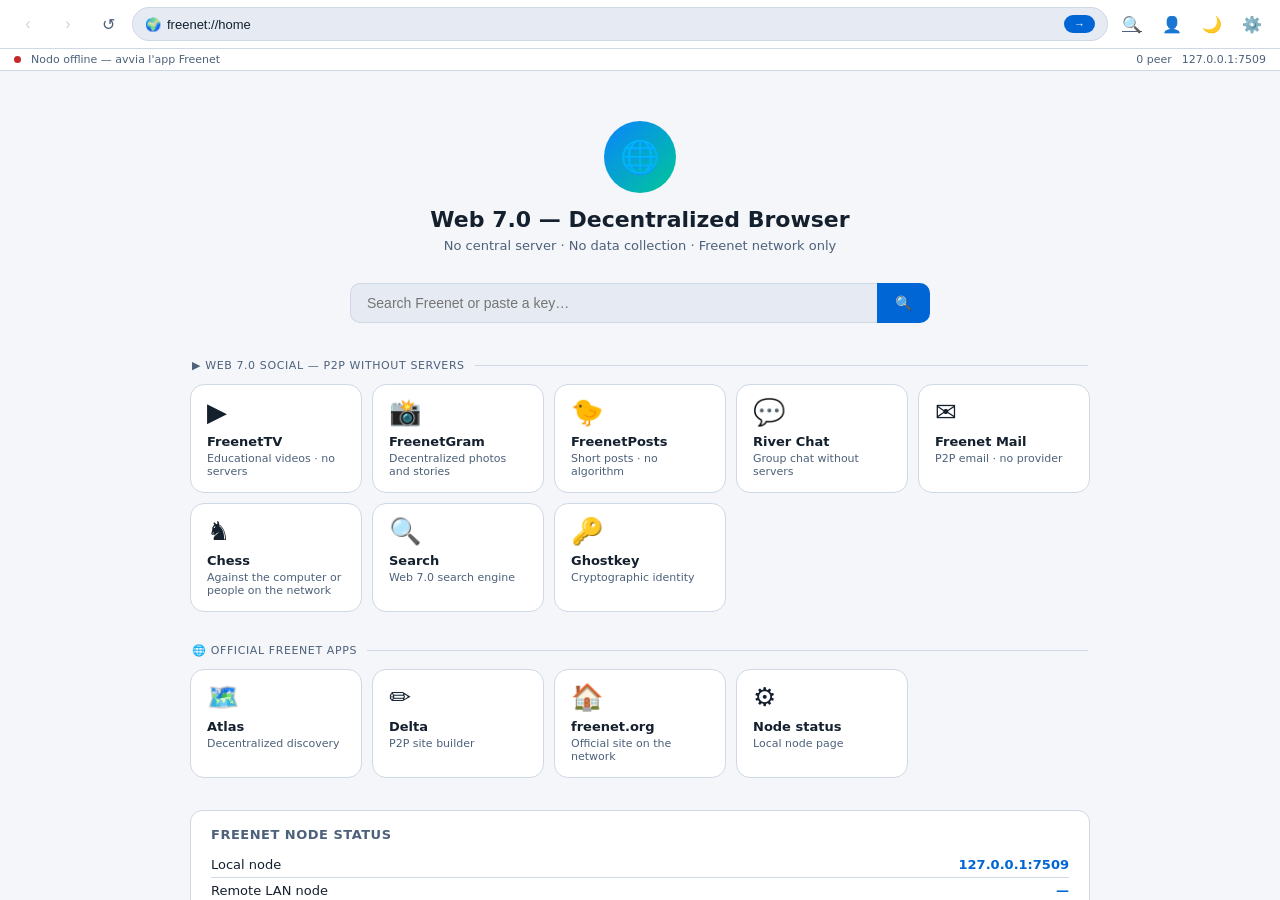
==== app/src/main/assets/index.html @ 25718edc "Tema chiaro/scuro/automatico, avviso scopo educativo Co-Authored-By: Claude Opus 5.5 <noreply@anthro" ====
<!DOCTYPE html>
<html lang="it">
<head>
<meta charset="UTF-8">
<meta name="viewport" content="width=device-width, initial-scale=1.0">
<title>Web 7.0</title>
<link rel="stylesheet" href="fn-theme.css">
<script src="fn-api.js"></script>
<script src="fn-ws.js"></script>
<script src="fn-net.js"></script>
<style>
:root {
  --bg:     #0d1b2a;
  --bg2:    #112240;
  --bg3:    #1a3358;
  --accent: #0a84ff;
  --green:  #00c896;
  --danger: #ff453a;
  --warn:   #ff9f0a;
  --text:   #e8edf4;
  --text2:  #8fa8c8;
  --border: #1e3a5f;
  --r:      10px;
}

:root[data-theme="light"] {
  --bg: #f4f6fa; --bg2: #ffffff; --bg3: #e6ebf3; --accent: #0066d6; --red: #c62828; --green: #00876a;
  --warn: #b86e00; --danger: #c62828; --text: #14202e; --text2: #4d617a; --border: #cfd8e5;
}
* { box-sizing: border-box; margin: 0; padding: 0; }
html, body { height: 100%; overflow: hidden; }
body { background: var(--bg); color: var(--text); font-family: 'Segoe UI', system-ui, sans-serif; display: flex; flex-direction: column; }

/* ── TOPBAR ── */

.topbar {
  display: flex; align-items: center; gap: 8px;
  padding: 7px 12px; background: var(--bg2);
  border-bottom: 1px solid var(--border); flex-shrink: 0; z-index: 50;
}
.nav-btn {
  width: 32px; height: 32px; border-radius: 50%;
  background: none; border: none; color: var(--text2);
  font-size: 16px; cursor: pointer; flex-shrink: 0;
  display: flex; align-items: center; justify-content: center;
  transition: background .15s, color .15s;
}
.nav-btn:hover:not(:disabled) { background: var(--bg3); color: var(--text); }
.nav-btn:disabled { opacity: .28; cursor: default; }

.addr-wrap {
  flex: 1; min-width: 0; display: flex; align-items: center; gap: 6px;
  background: var(--bg3); border: 1px solid var(--border);
  border-radius: 20px; padding: 0 12px; height: 34px; transition: border .2s, box-shadow .2s;
}
.addr-wrap:focus-within { border-color: var(--accent); box-shadow: 0 0 0 3px rgba(10,132,255,.15); }
.addr-lock { font-size: 13px; flex-shrink: 0; }
#addr { flex: 1; min-width: 0; background: transparent; border: none; outline: none; color: var(--text); font-size: 13px; cursor: pointer; }
#addr:focus { cursor: text; }
.addr-go { background: var(--accent); border: none; color: #fff; padding: 3px 10px; border-radius: 12px; font-size: 11px; font-weight: 700; cursor: pointer; }

.topbar-right { display: flex; align-items: center; gap: 8px; flex-shrink: 0; position: relative; }
.btn-accedi { padding: 6px 16px; border-radius: 8px; background: var(--accent); border: none; color: #fff; font-size: 12px; font-weight: 700; cursor: pointer; }
.btn-accedi:hover { opacity: .85; }
.avatar-btn { width: 30px; height: 30px; border-radius: 50%; background: linear-gradient(135deg,var(--accent),var(--green)); border: none; color: #fff; font-weight: 700; font-size: 12px; cursor: pointer; display: none; align-items: center; justify-content: center; }

/* user menu */
.user-menu { position: absolute; top: 38px; right: 0; background: var(--bg2); border: 1px solid var(--border); border-radius: var(--r); padding: 6px 0; min-width: 200px; box-shadow: 0 8px 24px #0005; display: none; z-index: 200; }
.user-menu.open { display: block; }
.um-head { padding: 10px 14px; border-bottom: 1px solid var(--border); }
.um-name { font-weight: 700; font-size: 14px; }
.um-sub  { font-size: 11px; color: var(--text2); }
.um-item { padding: 9px 14px; font-size: 13px; cursor: pointer; }
.um-item:hover { background: var(--bg3); }
.um-sep  { height: 1px; background: var(--border); margin: 4px 0; }
.um-danger { color: var(--danger); }

/* ── NODE STATUS ── */
.node-bar {
  display: flex; align-items: center; gap: 10px; padding: 4px 14px;
  background: var(--bg2); border-bottom: 1px solid var(--border);
  font-size: 11px; color: var(--text2); flex-shrink: 0;
}
.node-dot { width: 7px; height: 7px; border-radius: 50%; background: #555; flex-shrink: 0; }
.node-dot.on  { background: var(--green); box-shadow: 0 0 6px var(--green); }
.node-dot.off { background: var(--danger); }
.node-bar-right { margin-left: auto; display: flex; gap: 10px; }

/* ── BROWSER FRAME ── */
.browser-area { flex: 1; position: relative; overflow: hidden; }
#fn-frame {
  position: absolute; inset: 0; width: 100%; height: 100%;
  border: none; background: var(--bg);
}
.home-overlay {
  position: absolute; inset: 0; background: var(--bg);
  display: flex; flex-direction: column; align-items: center;
  padding: 50px 20px 30px; overflow-y: auto;
}
.fn-logo { width: 72px; height: 72px; border-radius: 50%; background: linear-gradient(135deg,#0a84ff,#00c896); display: flex; align-items: center; justify-content: center; font-size: 32px; margin-bottom: 14px; }
.fn-title { font-size: 22px; font-weight: 700; margin-bottom: 6px; }
.fn-sub   { font-size: 13px; color: var(--text2); margin-bottom: 30px; text-align: center; }
.search-box { display: flex; width: 100%; max-width: 520px; margin-bottom: 36px; }
.search-box input { flex:1; padding: 11px 16px; border-radius: var(--r) 0 0 var(--r); background: var(--bg3); border: 1px solid var(--border); border-right: none; color: var(--text); font-size: 14px; outline: none; }
.search-box input:focus { border-color: var(--accent); }
.search-box button { padding: 11px 18px; background: var(--accent); border: none; border-radius: 0 var(--r) var(--r) 0; color: #fff; font-size: 14px; cursor: pointer; font-weight: 700; }
/* grid 3 colonne su PC, 2 su tablet, 1 su mobile */
.ql-grid { display: grid; grid-template-columns: repeat(auto-fill, minmax(160px,1fr)); gap: 10px; width: 100%; max-width: 900px; margin-bottom: 32px; }
.ql { display: flex; flex-direction: column; align-items: flex-start; gap: 3px; padding: 14px 16px; background: var(--bg2); border: 1px solid var(--border); border-radius: 14px; cursor: pointer; transition: all .15s; text-decoration: none; color: var(--text); }
.ql:hover { border-color: var(--accent); background: var(--bg3); transform: translateY(-2px); box-shadow: 0 4px 16px rgba(10,132,255,.12); }
.ql-icon { font-size: 26px; line-height: 1; margin-bottom: 6px; }
.ql-name { font-size: 13px; font-weight: 700; }
.ql-desc { font-size: 11px; color: var(--text2); display: block; }
/* sezioni con linea separatrice */
.sec-label { font-size: 11px; color: var(--text2); letter-spacing: .6px; text-transform: uppercase; margin-bottom: 12px; display: flex; align-items: center; gap: 10px; width: 100%; max-width: 900px; padding: 0 2px; }
.sec-label::after { content: ''; flex: 1; height: 1px; background: var(--border); }
.node-info-box { background: var(--bg2); border: 1px solid var(--border); border-radius: 12px; padding: 16px 20px; width: 100%; max-width: 900px; font-size: 13px; }
.node-info-box h3 { font-size: 13px; color: var(--text2); margin-bottom: 10px; letter-spacing: .5px; text-transform: uppercase; }
.ni-row { display: flex; justify-content: space-between; padding: 5px 0; border-bottom: 1px solid var(--border); }
.ni-row:last-child { border: none; }
.ni-val { color: var(--accent); font-weight: 600; }

/* ── MODAL LOGIN/REGISTER ── */
.modal-bg { position: fixed; inset: 0; background: #000000aa; backdrop-filter: blur(4px); display: none; align-items: center; justify-content: center; z-index: 999; }
.modal-bg.open { display: flex; }
.modal { background: var(--bg2); border: 1px solid var(--border); border-radius: 20px; padding: 34px 38px; width: 100%; max-width: 380px; text-align: center; position: relative; }
.modal-logo { width: 44px; height: 44px; border-radius: 50%; background: var(--accent); display: flex; align-items: center; justify-content: center; font-size: 18px; font-weight: 900; color: #fff; margin: 0 auto 12px; }
.modal h2 { font-size: 18px; margin-bottom: 4px; }
.modal p  { font-size: 13px; color: var(--text2); margin-bottom: 20px; }
.field { margin-bottom: 12px; text-align: left; }
.field label { font-size: 12px; color: var(--text2); display: block; margin-bottom: 4px; }
.field input { width: 100%; padding: 10px 12px; border-radius: var(--r); background: var(--bg3); border: 1px solid var(--border); color: var(--text); font-size: 13px; outline: none; }
.field input:focus { border-color: var(--accent); }
.err { font-size: 12px; color: var(--danger); margin-top: 4px; display: none; }
.btn-sub { width: 100%; padding: 11px; border-radius: var(--r); background: var(--accent); border: none; color: #fff; font-size: 14px; font-weight: 700; cursor: pointer; margin-top: 4px; }
.btn-sub:hover { opacity: .88; }
.mfooter { font-size: 12px; color: var(--text2); margin-top: 14px; }
.mfooter a { color: var(--accent); cursor: pointer; }
.modal-x { position: absolute; top: 12px; right: 14px; background: none; border: none; font-size: 18px; color: var(--text2); cursor: pointer; }

/* ── RESPONSIVE MOBILE ── */
@media (max-width: 600px) {
  .topbar { padding: 5px 8px; gap: 5px; }
  .nav-btn { width: 28px; height: 28px; font-size: 14px; }
  .addr-wrap { padding: 0 8px; height: 30px; }
  #addr { font-size: 12px; }
  #btn-fwd, #node-addr { display: none; }
  .node-bar { padding: 4px 8px; white-space: nowrap; }
  #node-status-txt { min-width: 0; overflow: hidden; text-overflow: ellipsis; }
  .node-bar-right { flex-shrink: 0; }
  .btn-accedi { padding: 5px 10px; font-size: 11px; }
  .home-overlay { padding: 24px 12px 20px; }
  .fn-logo { width: 56px; height: 56px; font-size: 26px; }
  .fn-title { font-size: 17px; }
  .fn-sub { font-size: 12px; margin-bottom: 20px; }
  .search-box { margin-bottom: 24px; }
  .search-box input { font-size: 13px; padding: 10px 12px; }
  .search-box button { padding: 10px 14px; font-size: 13px; }
  .ql-grid { grid-template-columns: repeat(auto-fill, minmax(130px,1fr)); gap: 8px; }
  .ql { padding: 10px 12px; border-radius: 10px; }
  .ql-icon { font-size: 22px; }
  .ql-name { font-size: 12px; }
  .ql-desc { font-size: 10px; }
  .sec-label { font-size: 10px; }
  .node-info-box { padding: 12px 14px; }
}
.panel-bg { position: fixed; inset: 0; background: rgba(0,0,0,.55); z-index: 60; display: flex; align-items: flex-start; justify-content: center; padding: 60px 16px; }
.panel-box { background: var(--bg2); border: 1px solid var(--border); border-radius: 16px; padding: 18px; width: 100%; max-width: 420px; }
.panel-box h3 { margin-bottom: 12px; }
.panel-box .row { display: flex; gap: 8px; align-items: center; margin: 8px 0; flex-wrap: wrap; }
.panel-box .opt { flex: 1; padding: 10px; border: 1px solid var(--border); border-radius: 10px; text-align: center; cursor: pointer; background: none; color: inherit; font: inherit; }
.panel-box .opt.on { border-color: var(--accent, #5b8cff); font-weight: 700; }
.panel-box a.opt { display: block; text-decoration: none; }
.pf-top { display: flex; gap: 14px; align-items: center; margin-bottom: 10px; }
.pf-av { width: 64px; height: 64px; border-radius: 50%; background: var(--border); display: flex; align-items: center; justify-content: center; font-size: 28px; font-weight: 700; overflow: hidden; flex-shrink: 0; }
.pf-av img { width: 100%; height: 100%; object-fit: cover; }
.pf-bio { white-space: pre-wrap; overflow-wrap: anywhere; opacity: .85; margin-bottom: 10px; }
</style>
</head>
<body>

<!-- ══ TOPBAR ══ -->
<div class="topbar">
  <button class="nav-btn" id="btn-back" onclick="goBack()" title="Indietro" disabled>‹</button>
  <button class="nav-btn" id="btn-fwd" onclick="goForward()" title="Avanti" disabled>›</button>
  <button class="nav-btn" id="btn-reload" onclick="reload()" title="Ricarica">↺</button>

  <div class="addr-wrap">
    <span class="addr-lock" id="addr-lock">🌍</span>
    <input id="addr" type="text" value="freenet://home" spellcheck="false"
      onfocus="this.select()"
      onkeydown="if(event.key==='Enter')navigate();if(event.key==='Escape')this.blur()">
    <button class="addr-go" onclick="navigate()">→</button>
  </div>

  <div class="topbar-right">
    <a class="nav-btn" href="search.html" title="Cerca" aria-label="Cerca">🔍</a>
    <button class="nav-btn" onclick="openPanel('profile')" title="Profilo" aria-label="Profilo">👤</button>
    <button class="nav-btn" id="theme-btn" onclick="FNet.setTheme(document.documentElement.dataset.theme === 'dark' ? 'light' : 'dark');themeIcon()" title="Chiaro / scuro" aria-label="Chiaro / scuro">🌙</button>
    <button class="nav-btn" onclick="openPanel('settings')" title="Impostazioni" aria-label="Impostazioni">⚙️</button>
  </div>
</div>

<!-- ══ NODE STATUS BAR ══ -->
<div class="node-bar">
  <div class="node-dot" id="node-dot"></div>
  <span id="node-status-txt">Verifica nodo locale…</span>
  <div class="node-bar-right">
    <span id="node-peers">— peer</span>
    <span id="node-addr">127.0.0.1:7509</span>
  </div>
</div>

<!-- ══ BROWSER AREA ══ -->
<div class="browser-area" id="browser-area">
  <!-- home overlay (shown when addr=freenet://home) -->
  <div class="home-overlay" id="home-overlay">
    <div class="fn-logo">🌐</div>
    <div class="fn-title">Web 7.0 — Browser Decentralizzato</div>
    <div class="fn-sub">Nessun server centrale · Nessuna raccolta dati · Solo rete Freenet</div>

    <div class="search-box" style="max-width:580px">
      <input id="search-q" type="text" placeholder="Cerca su Freenet o incolla una chiave…" onkeydown="if(event.key==='Enter')doSearch()">
      <button onclick="doSearch()">🔍</button>
    </div>

    <div class="sec-label">▶ Web 7.0 Social — P2P senza server</div>
    <div class="ql-grid">
      <a class="ql" onclick="navigate('freenet://video')">
        <span class="ql-icon">▶️</span>
        <span class="ql-name">FreenetTV</span>
        <span class="ql-desc">Video educativi · senza server</span>
      </a>
      <a class="ql" onclick="navigate('freenet://photos')">
        <span class="ql-icon">📸</span>
        <span class="ql-name">FreenetGram</span>
        <span class="ql-desc">Foto e storie decentralizzate</span>
      </a>
      <a class="ql" onclick="navigate('freenet://posts')">
        <span class="ql-icon">🐤</span>
        <span class="ql-name">FreenetPosts</span>
        <span class="ql-desc">Post brevi · nessun algoritmo</span>
      </a>
      <a class="ql" onclick="navigate('freenet://river')">
        <span class="ql-icon">💬</span>
        <span class="ql-name">River Chat</span>
        <span class="ql-desc">Chat di gruppo senza server</span>
      </a>
      <a class="ql" onclick="navigate('freenet://mail')">
        <span class="ql-icon">✉️</span>
        <span class="ql-name">Freenet Mail</span>
        <span class="ql-desc">Email P2P · nessun provider</span>
      </a>
      <a class="ql" onclick="navigate('freenet://chess')">
        <span class="ql-icon">♞</span>
        <span class="ql-name">Scacchi</span>
        <span class="ql-desc">Contro il computer o persone della rete</span>
      </a>
      <a class="ql" onclick="navigate('freenet://search')">
        <span class="ql-icon">🔍</span>
        <span class="ql-name">Cerca</span>
        <span class="ql-desc">Motore di ricerca di Web 7.0</span>
      </a>
      <a class="ql" onclick="navigate('freenet://ghostkey')">
        <span class="ql-icon">🔑</span>
        <span class="ql-name">Ghostkey</span>
        <span class="ql-desc">Identità crittografica</span>
      </a>
    </div>

    <div class="sec-label">🌐 App Freenet ufficiali</div>
    <div class="ql-grid">
      <a class="ql" onclick="navigate('freenet://atlas')">
        <span class="ql-icon">🗺️</span>
        <span class="ql-name">Atlas</span>
        <span class="ql-desc">Discovery decentralizzato</span>
      </a>
      <a class="ql" onclick="navigate('freenet://delta')">
        <span class="ql-icon">✏️</span>
        <span class="ql-name">Delta</span>
        <span class="ql-desc">Costruttore siti P2P</span>
      </a>
      <a class="ql" onclick="navigate('freenet://freenetorg')">
        <span class="ql-icon">🏠</span>
        <span class="ql-name">freenet.org</span>
        <span class="ql-desc">Sito ufficiale sulla rete</span>
      </a>
      <a class="ql" onclick="navigate('freenet://impostazioni')">
        <span class="ql-icon">⚙️</span>
        <span class="ql-name">Stato nodo</span>
        <span class="ql-desc">Pagina del nodo locale</span>
      </a>
    </div>

    <div class="node-info-box">
      <h3>Stato nodo Freenet</h3>
      <div class="ni-row"><span>Nodo locale</span><span class="ni-val" id="ni-addr">127.0.0.1:7509</span></div>
      <div class="ni-row"><span>Nodo remoto LAN</span><span class="ni-val" id="ni-remote">—</span></div>
      <div class="ni-row"><span>Stato</span><span class="ni-val" id="ni-net">—</span></div>
      <div class="ni-row"><span>Versione</span><span class="ni-val" id="ni-ver">—</span></div>
      <div class="ni-row"><span>Peer connessi</span><span class="ni-val" id="ni-peers">—</span></div>
    </div>

    <!-- Grafico rete nodi -->
    <div class="sec-label" style="margin-top:20px">📡 Grafico rete — Nodi connessi</div>
    <div style="background:var(--bg2);border:1px solid var(--border);border-radius:16px;padding:12px;width:100%;max-width:900px;margin-bottom:24px">
      <canvas id="node-graph" width="860" height="260" style="width:100%;height:auto;display:block;border-radius:8px"></canvas>
    </div>
  </div>

  <!-- iframe per contenuto Freenet reale -->
  <iframe id="fn-frame" style="display:none" sandbox="allow-scripts allow-same-origin allow-forms allow-popups"></iframe>
</div>

<script>
// ── lingua: italiano, inglese, cinese ───────────────────────────────────────────
const LANGS = { it: 'Italiano', en: 'English', zh: '中文' };
const T = {
  'Web 7.0 — Browser Decentralizzato': ['Web 7.0 — Decentralized Browser', 'Web 7.0 — 去中心化浏览器'],
  'Nessun server centrale · Nessuna raccolta dati · Solo rete Freenet': ['No central server · No data collection · Freenet network only', '没有中央服务器 · 不收集数据 · 只用 Freenet 网络'],
  'Cerca su Freenet o incolla una chiave…': ['Search Freenet or paste a key…', '搜索 Freenet 或粘贴密钥…'],
  '▶ Web 7.0 Social — P2P senza server': ['▶ Web 7.0 Social — P2P without servers', '▶ Web 7.0 社交 — 无服务器点对点'],
  'Video educativi · senza server': ['Educational videos · no servers', '教育视频 · 无服务器'],
  'Foto e storie decentralizzate': ['Decentralized photos and stories', '去中心化的照片和故事'],
  'Post brevi · nessun algoritmo': ['Short posts · no algorithm', '短帖子 · 没有算法'],
  'Chat di gruppo senza server': ['Group chat without servers', '无服务器群聊'],
  'Email P2P · nessun provider': ['P2P email · no provider', '点对点邮件 · 无提供商'],
  'Scacchi': ['Chess', '国际象棋'],
  'Contro il computer o persone della rete': ['Against the computer or people on the network', '对战电脑或网络上的玩家'],
  'Cerca': ['Search', '搜索'],
  'Motore di ricerca di Web 7.0': ['Web 7.0 search engine', 'Web 7.0 搜索引擎'],
  'Identità crittografica': ['Cryptographic identity', '加密身份'],
  '🌐 App Freenet ufficiali': ['🌐 Official Freenet apps', '🌐 Freenet 官方应用'],
  'Discovery decentralizzato': ['Decentralized discovery', '去中心化发现'],
  'Costruttore siti P2P': ['P2P site builder', '点对点网站构建器'],
  'Sito ufficiale sulla rete': ['Official site on the network', '网络上的官方网站'],
  'Stato nodo': ['Node status', '节点状态'],
  'Pagina del nodo locale': ['Local node page', '本地节点页面'],
  'Stato nodo Freenet': ['Freenet node status', 'Freenet 节点状态'],
  'Nodo locale': ['Local node', '本地节点'],
  'Nodo remoto LAN': ['Remote LAN node', '局域网远程节点'],
  'Stato': ['Status', '状态'],
  'Versione': ['Version', '版本'],
  'Peer connessi': ['Connected peers', '已连接节点'],
  '📡 Grafico rete — Nodi connessi': ['📡 Network graph — Connected nodes', '📡 网络图 — 已连接节点'],
  'Tema': ['Theme', '主题'], 'Scuro': ['Dark', '深色'], 'Chiaro': ['Light', '浅色'], 'Automatico': ['Automatic', '自动'],
  'Impostazioni': ['Settings', '设置'], 'Lingua': ['Language', '语言'], 'Chiudi': ['Close', '关闭'],
  'Altre impostazioni (nome, foto, account)': ['More settings (name, photo, account)', '更多设置（名字、照片、账户）'],
  'Profilo': ['Profile', '个人资料'], 'Modifica profilo': ['Edit profile', '编辑资料'],
  'I miei video': ['My videos', '我的视频'], 'Le mie foto': ['My photos', '我的照片'], 'I miei post': ['My posts', '我的帖子'],
  'Nessuna descrizione: aggiungila in Modifica profilo.': ['No bio yet: add one in Edit profile.', '还没有简介：在“编辑资料”中添加。'],
  'Codice identità': ['Identity code', '身份代码'],
};
function lang() { try { return localStorage.getItem('w70_lang') || ''; } catch { return window.__w70lang || ''; } }
function curLang() { const l = lang() || (navigator.language || 'it').slice(0, 2); return LANGS[l] ? l : 'it'; }
function tr(text) { const l = curLang(); return l === 'it' || !T[text] ? text : T[text][l === 'en' ? 0 : 1]; }
const originals = new WeakMap();
function applyLang() {
  document.documentElement.lang = curLang();
  for (const el of document.querySelectorAll('.fn-title,.fn-sub,.sec-label,.ql-name,.ql-desc,.node-info-box h3,.ni-row > span:first-child')) {
    if (!originals.has(el)) originals.set(el, el.textContent.trim());
    el.textContent = tr(originals.get(el));
  }
  const q = document.getElementById('search-q');
  if (!originals.has(q)) originals.set(q, q.placeholder);
  q.placeholder = tr(originals.get(q));
}
function setLang(l) {
  try { localStorage.setItem('w70_lang', l); } catch { window.__w70lang = l; }
  applyLang();
  openPanel('settings');
}
function closePanel() { document.querySelector('.panel-bg')?.remove(); }
async function openPanel(kind) {
  closePanel();
  const bg = document.createElement('div');
  bg.className = 'panel-bg';
  bg.onclick = e => { if (e.target === bg) closePanel(); };
  const esc = x => String(x).replace(/[&<>"']/g, c => '&#' + c.charCodeAt(0) + ';');
  if (kind === 'settings') {
    bg.innerHTML = `<div class="panel-box"><h3>⚙️ ${tr('Impostazioni')}</h3>
      <div>${tr('Lingua')}</div>
      <div class="row">${Object.entries(LANGS).map(([k, name]) => `<button class="opt ${k === curLang() ? 'on' : ''}" onclick="setLang('${k}')">${name}</button>`).join('')}</div>
      <div>${tr('Tema')}</div>
      <div class="row">${[['dark', '🌙 ' + tr('Scuro')], ['light', '☀️ ' + tr('Chiaro')], ['auto', '📱 ' + tr('Automatico')]].map(([k, l]) => `<button class="opt ${FNet.store.get('theme', 'auto') === k ? 'on' : ''}" onclick="FNet.setTheme('${k}');themeIcon();openPanel('settings')">${l}</button>`).join('')}</div>
      <div class="row"><a class="opt" href="video.html#/settings">${tr('Altre impostazioni (nome, foto, account)')}</a></div>
      <div class="row"><button class="opt" onclick="closePanel()">${tr('Chiudi')}</button></div></div>`;
  } else {
    const id = await FNet.identity();
    const p = FNet.profile();
    const name = await FNet.displayName();
    const pic = FNet.safeImage(p.avatar);
    bg.innerHTML = `<div class="panel-box"><h3>👤 ${tr('Profilo')}</h3>
      <div class="pf-top"><div class="pf-av">${pic ? `<img src="${pic}" alt="">` : esc(name[0].toUpperCase())}</div>
        <div><b style="font-size:18px;overflow-wrap:anywhere">${esc(name)}</b><div style="opacity:.7;font-size:12px">${tr('Codice identità')}: ${esc(id.tag.slice(0, 12))}</div></div></div>
      <div class="pf-bio">${esc(p.bio || tr('Nessuna descrizione: aggiungila in Modifica profilo.'))}</div>
      <div class="row"><a class="opt" href="video.html#/settings">✏️ ${tr('Modifica profilo')}</a></div>
      <div class="row"><a class="opt" href="video.html#/studio">▶️ ${tr('I miei video')}</a><a class="opt" href="photos.html#/me">📸 ${tr('Le mie foto')}</a><a class="opt" href="posts.html#/me">🐤 ${tr('I miei post')}</a></div>
      <div class="row"><button class="opt" onclick="closePanel()">${tr('Chiudi')}</button></div></div>`;
  }
  document.body.append(bg);
}
function themeIcon() { const b = document.getElementById('theme-btn'); if (b) b.textContent = document.documentElement.dataset.theme === 'dark' ? '☀️' : '🌙'; }
addEventListener('DOMContentLoaded', () => { applyLang(); themeIcon(); });
if (document.readyState !== "loading") { applyLang(); themeIcon(); }

// Usa FN da fn-api.js (tutti i contratti e le app del progetto github.com/freenet)
// ── node status check ─────────────────────────────────────────────────────────
let nodeOnline = false;

// Il nodo non espone il dato in JSON: si legge dalla sua pagina di stato.
async function readPeerCount(node) {
  // Dentro Freenet (telefono): la pagina di stato non è leggibile, si chiede al nodo via WebSocket.
  if (window.FreenetWS && location.pathname.startsWith('/v1/contract/web/')) {
    try { const n = await FreenetWS.peerCount(); if (n !== null) return n; } catch {}
  }
  try {
    // Sul PC il nodo è un'altra origine e la sua pagina si legge tramite web70.py.
    const r = await fetch(location.protocol === 'file:' ? node.base + '/' : '/__node/');
    const doc = new DOMParser().parseFromString(await r.text(), 'text/html');
    for (const label of doc.querySelectorAll('.metric-label')) {
      if (label.textContent.trim() === 'Ring peers') {
        const n = parseInt(label.parentElement.querySelector('.metric-value').textContent, 10);
        return isNaN(n) ? null : n;
      }
    }
  } catch {}
  return null;
}

async function checkNode() {
  let node = await FN.detectNode();
  // Pagina servita dal nodo stesso: il nodo c'è per forza, anche se il controllo a parte non riesce.
  if (!node && location.pathname.startsWith('/v1/contract/web/')) node = { name: 'Freenet', base: location.origin };
  nodeOnline = !!node;
  const dot = document.getElementById('node-dot');
  const txt = document.getElementById('node-status-txt');
  try {
    const remIp = localStorage.getItem('fn_remote_node');
    document.getElementById('ni-remote').textContent = remIp ? remIp + ':7509' : '—';
  } catch {}
  const peers = node ? await readPeerCount(node) : 0;
  const shown = peers === null ? '—' : String(peers);
  document.getElementById('ni-peers').textContent = shown;
  document.getElementById('node-peers').textContent = shown + ' peer';
  graphSetPeers(node ? peers : null);
  if (node) {
    dot.className = 'node-dot on';
    txt.textContent = 'Nodo online: ' + node.name;
    document.getElementById('ni-net').textContent  = 'Online ✓';
    document.getElementById('ni-ver').textContent  = FN.getNodeVersion() || '—';
    document.getElementById('ni-addr').textContent = node.base.replace('http://', '');
    document.getElementById('node-addr').textContent = node.base.replace('http://', '');
  } else {
    dot.className = 'node-dot off';
    txt.textContent = 'Nodo offline — avvia l\'app Freenet';
    document.getElementById('ni-net').textContent = 'Offline';
    document.getElementById('ni-ver').textContent = '—';
  }
}

// ── grafico nodi: un punto per ogni peer reale ─────────────────────────────────
function graphSetPeers(count) {
  const canvas = document.getElementById('node-graph');
  const ctx = canvas.getContext('2d');
  const W = canvas.width, H = canvas.height, cx = W / 2, cy = H / 2 - 8;
  const n = count || 0;
  ctx.clearRect(0, 0, W, H);
  for (let i = 0; i < n; i++) {
    const a = i / n * Math.PI * 2 - Math.PI / 2;
    const x = cx + Math.cos(a) * 200, y = cy + Math.sin(a) * 90;
    ctx.beginPath(); ctx.moveTo(cx, cy); ctx.lineTo(x, y);
    ctx.strokeStyle = 'rgba(10,132,255,.3)'; ctx.stroke();
    ctx.beginPath(); ctx.arc(x, y, 6, 0, Math.PI * 2);
    ctx.fillStyle = '#0a84ff'; ctx.fill();
  }
  ctx.beginPath(); ctx.arc(cx, cy, 20, 0, Math.PI * 2);
  ctx.fillStyle = count === null ? '#2a3a4e' : '#0a60c0'; ctx.fill();
  ctx.textAlign = 'center'; ctx.textBaseline = 'middle';
  ctx.fillStyle = '#fff'; ctx.font = 'bold 13px system-ui';
  ctx.fillText(count === null ? '—' : String(n), cx, cy);
  ctx.fillStyle = 'rgba(255,255,255,.7)'; ctx.font = '11px system-ui';
  ctx.fillText('Nodo locale', cx, cy + 34);
}
checkNode();
setInterval(checkNode, 15000);

// ── archivio siti visitati (persistente) ──────────────────────────────────────
function loadSiteArchive()  { try { return JSON.parse(localStorage.getItem('fn_site_archive')||'[]'); } catch { return []; } }
function saveSiteArchive(a) { try { localStorage.setItem('fn_site_archive', JSON.stringify(a.slice(-500))); } catch {} }
function archiveSite(url, title) {
  if (!url || url === 'freenet://home') return;
  const a = loadSiteArchive();
  // evita duplicati consecutivi
  if (a.length && a[a.length-1].url === url) return;
  a.push({ url, title: title||url, time: new Date().toISOString() });
  saveSiteArchive(a);
}

// ── navigation ────────────────────────────────────────────────────────────────
let history_ = ['freenet://home'], histIdx = 0;

function updateNavUI(url) {
  document.getElementById('btn-back').disabled  = histIdx <= 0;
  document.getElementById('btn-fwd').disabled   = histIdx >= history_.length - 1;
  const lock = document.getElementById('addr-lock');
  if (!url || url === 'freenet://home') lock.textContent = '🌍';
  else if (url.startsWith('freenet://'))      lock.textContent = '🔒';
  else if (url.startsWith('https://'))        lock.textContent = '🔒';
  else                                        lock.textContent = '⚠️';
  document.getElementById('addr').value = url || 'freenet://home';
}

function navigate(url) {
  url = url || document.getElementById('addr').value.trim();
  if (!url) return;
  histIdx++; history_.splice(histIdx); history_.push(url);
  archiveSite(url, url);
  updateNavUI(url);
  loadUrl(url);
}
function goBack()    { if (histIdx > 0) { const url = history_[--histIdx]; updateNavUI(url); loadUrl(url); } }
function goForward() { if (histIdx < history_.length-1) { const url = history_[++histIdx]; updateNavUI(url); loadUrl(url); } }
function reload()    { loadUrl(history_[histIdx]); }

const LOCAL_APPS = {
  'freenet://video':  'video.html',
  'freenet://photos': 'photos.html',
  'freenet://posts':  'posts.html',
  'freenet://chess':  'chess.html',
  'freenet://search': 'search.html',
};
const NAMED_APPS = ['atlas', 'river', 'mail', 'editor', 'delta', 'ghostkey', 'freenetorg', 'impostazioni'];
const KEY_RE = /^[1-9A-HJ-NP-Za-km-z]{32,50}$/;

// Solo app Freenet e pagine del nodo: un indirizzo qualsiasi farebbe rispondere al nodo 404 o 500.
function resolveTarget(url) {
  if (url.startsWith('freenet://')) {
    const name = url.slice('freenet://'.length).replace(/\/+$/, '');
    return NAMED_APPS.includes(name) || KEY_RE.test(name) ? FN.resolveUrl('freenet://' + name) : null;
  }
  if (KEY_RE.test(url)) return FN.resolveUrl('freenet://' + url);
  const node = FN.getActiveNode() || FN.NODES[0];
  return url.startsWith(node.base + '/') ? url : null;
}

function shellLink(label, msg) {
  return `<button onclick='window.parent.postMessage(${JSON.stringify({ __freenet_shell__: true, ...msg })},"*")' style="background:#112240;color:#e8edf4;border:1px solid #1e3a5f;border-radius:10px;padding:12px 16px;font-size:14px;font-weight:600;cursor:pointer;width:100%;margin-top:8px">${label}</button>`;
}

function showMessage(icon, title, text, links) {
  const frame = document.getElementById('fn-frame');
  frame.srcdoc = `<!DOCTYPE html><html><head><meta name="viewport" content="width=device-width,initial-scale=1"></head><body style="background:#0d1b2a;color:#e8edf4;font-family:system-ui,sans-serif;display:flex;align-items:center;justify-content:center;min-height:100vh;margin:0;padding:24px;box-sizing:border-box"><div style="max-width:420px;width:100%;text-align:center"><div style="font-size:44px;margin-bottom:12px">${icon}</div><div style="font-size:19px;font-weight:700;margin-bottom:8px">${title}</div><div style="font-size:13px;color:#8fa8c8;margin-bottom:16px;line-height:1.6">${text}</div>${links.join('')}</div></body></html>`;
}

const HOME_LINK = ['🏠 Torna alla home', { type: 'navigate', href: 'freenet://home' }];

async function loadUrl(url) {
  const frame = document.getElementById('fn-frame');
  const home  = document.getElementById('home-overlay');
  if (url === 'freenet://home' || !url) {
    frame.style.display = 'none';
    home.style.display  = 'flex';
    return;
  }
  if (LOCAL_APPS[url]) { window.open(LOCAL_APPS[url], '_self'); return; }
  home.style.display  = 'none';
  frame.style.display = 'block';

  if (!nodeOnline) await checkNode();
  const target = resolveTarget(url);
  if (!target) {
    showMessage('🔎', 'Indirizzo non valido',
      'Web 7.0 apre solo app Freenet e chiavi di contratto, non indirizzi di Internet.',
      [shellLink(...HOME_LINK)]);
    return;
  }
  if (!nodeOnline) {
    showMessage('🔌', 'Nodo Freenet non attivo', 'Questa pagina è sulla rete Freenet: serve il nodo acceso.', [
      shellLink('↺ Riprova', { type: 'reload' }),
      shellLink(...HOME_LINK),
    ]);
    return;
  }
  // Le app Freenet si aprono a tutta pagina: dentro un riquadro alcune funzioni restano bloccate.
  // Dentro un sito Freenet non si può cambiare sito nello stesso riquadro: si apre a parte.
  if (location.pathname.startsWith('/v1/contract/web/')) window.open(target, '_blank');
  else window.location.href = target;
}

function doSearch() {
  const q = document.getElementById('search-q').value.trim();
  if (KEY_RE.test(q)) navigate('freenet://' + q);
  else location.href = 'search.html?q=' + encodeURIComponent(q);
}

// Messaggi dalle app nel frame (da freenet-core navigation_interceptor.js) e dalle pagine di avviso.
window.addEventListener('message', function(e) {
  if (e.source !== document.getElementById('fn-frame').contentWindow) return;
  if (!e.data || !e.data.__freenet_shell__) return;
  if (e.data.type === 'navigate' && typeof e.data.href === 'string') navigate(e.data.href);
  if (e.data.type === 'reload') reload();
});

(function init() {
  const open = (location.hash.match(/^#open=([A-Za-z0-9]+)$/) || [])[1];
  if (open) { history.replaceState(null, '', location.pathname); navigate('freenet://' + open); }
})();
</script>
</body>
</html>
---- app/src/main/assets/fn-theme.css ----
/* Freenet Web 7.0 — design tokens e stili comuni */
:root {
  --bg:     #0d1b2a;
  --bg2:    #112240;
  --bg3:    #1a3358;
  --accent: #0a84ff;
  --red:    #e53935;
  --green:  #00c896;
  --warn:   #ff9f0a;
  --danger: #ff453a;
  --text:   #e8edf4;
  --text2:  #8fa8c8;
  --border: #1e3a5f;
  --r:      10px;
}

:root[data-theme="light"] {
  --bg: #f4f6fa; --bg2: #ffffff; --bg3: #e6ebf3; --accent: #0066d6; --red: #c62828; --green: #00876a;
  --warn: #b86e00; --danger: #c62828; --text: #14202e; --text2: #4d617a; --border: #cfd8e5;
}
* { box-sizing: border-box; margin: 0; padding: 0; }
body { background: var(--bg); color: var(--text); font-family: 'Segoe UI', system-ui, sans-serif; }

/* ── SCROLLBAR ── */
::-webkit-scrollbar { width: 6px; height: 6px; }
::-webkit-scrollbar-track { background: var(--bg2); }
::-webkit-scrollbar-thumb { background: var(--bg3); border-radius: 3px; }
::-webkit-scrollbar-thumb:hover { background: var(--accent); }

/* ── TOPBAR comune ── */
.fn-topbar {
  display: flex; align-items: center; gap: 10px;
  padding: 9px 18px; background: var(--bg2);
  border-bottom: 1px solid var(--border); position: sticky; top: 0; z-index: 100;
}
.fn-logo { display: flex; align-items: center; gap: 8px; text-decoration: none; color: var(--text); flex-shrink: 0; }
.fn-logo-icon { width: 30px; height: 30px; border-radius: 8px; display: flex; align-items: center; justify-content: center; font-size: 14px; font-weight: 900; }
.fn-logo-name { font-weight: 700; font-size: 15px; }

/* ── BOTTONI ── */
.btn { padding: 7px 16px; border-radius: 8px; border: none; font-size: 13px; font-weight: 600; cursor: pointer; transition: opacity .15s; }
.btn:hover { opacity: .85; }
.btn-primary { background: var(--accent); color: #fff; }
.btn-red     { background: var(--red);    color: #fff; }
.btn-ghost   { background: transparent; border: 1px solid var(--border); color: var(--text2); }
.btn-ghost:hover { border-color: var(--accent); color: var(--accent); }

/* ── CARD ── */
.fn-card { background: var(--bg2); border: 1px solid var(--border); border-radius: var(--r); padding: 16px 20px; }

/* ── BADGE ── */
.badge { padding: 2px 7px; border-radius: 10px; font-size: 10px; font-weight: 700; }
.badge-danger { background: #ff453a22; color: var(--danger); border: 1px solid var(--danger); }
.badge-warn   { background: #ff9f0a22; color: var(--warn);   border: 1px solid var(--warn); }
.badge-info   { background: #0a84ff22; color: var(--accent); border: 1px solid var(--accent); }
.badge-ok     { background: #00c89622; color: var(--green);  border: 1px solid var(--green); }

/* ── MODAL ── */
.fn-modal-bg { position: fixed; inset: 0; background: #00000088; backdrop-filter: blur(4px); display: none; align-items: center; justify-content: center; z-index: 999; }
.fn-modal-bg.open { display: flex; }
.fn-modal { background: var(--bg2); border: 1px solid var(--border); border-radius: 20px; padding: 32px 36px; width: 100%; max-width: 370px; text-align: center; position: relative; }
.fn-modal-close { position: absolute; top: 10px; right: 12px; background: none; border: none; font-size: 16px; color: var(--text2); cursor: pointer; }
.fn-field { margin-bottom: 11px; text-align: left; }
.fn-field label { font-size: 11px; color: var(--text2); display: block; margin-bottom: 3px; }
.fn-field input { width: 100%; padding: 9px 12px; border-radius: var(--r); background: var(--bg3); border: 1px solid var(--border); color: var(--text); font-size: 13px; outline: none; }
.fn-field input:focus { border-color: var(--accent); }
.fn-err { font-size: 11px; color: var(--danger); margin-top: 3px; display: none; }
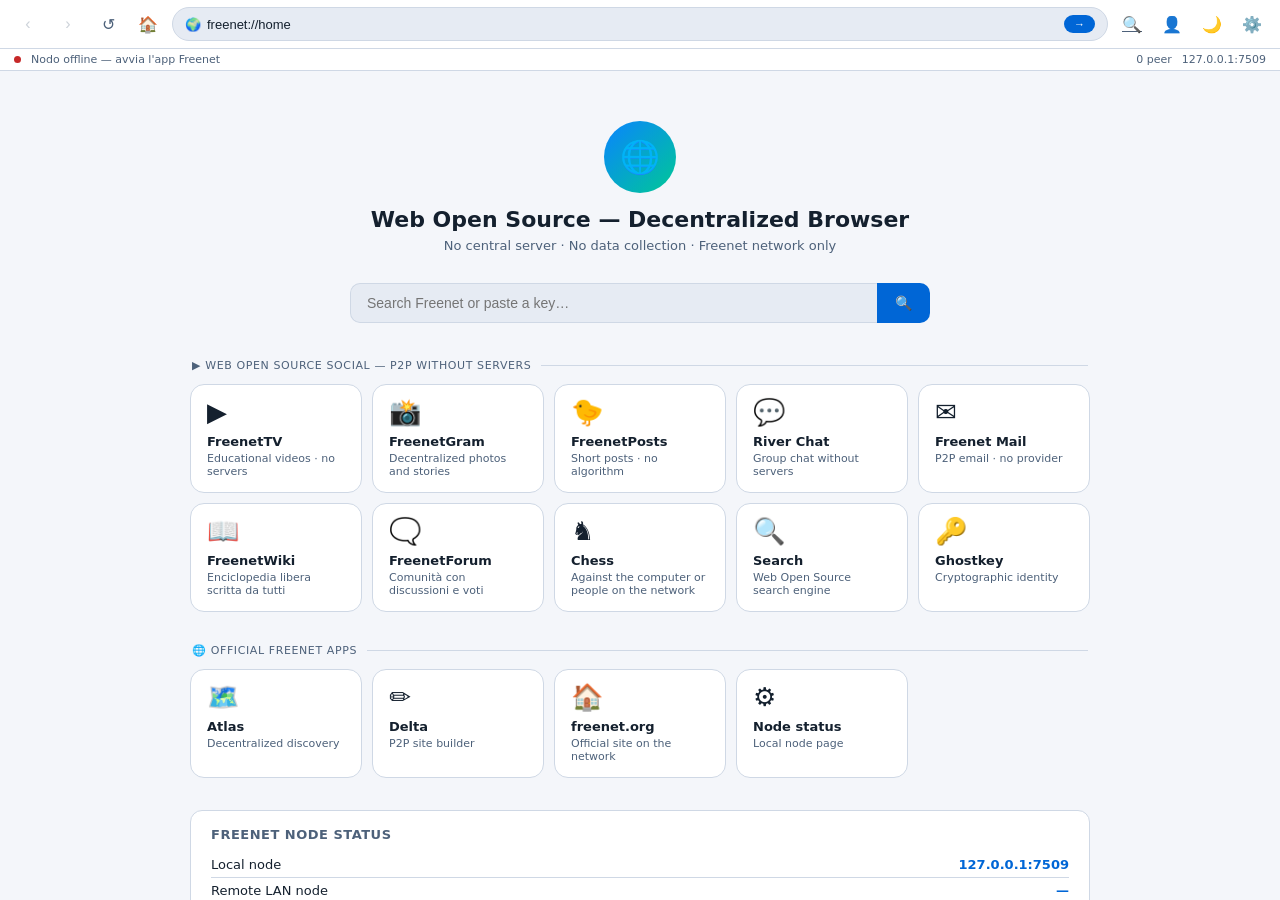
==== commit adf7e89b: "Versione 1.7.7: FreenetWiki, FreenetForum, Home e gesto indietro" ====
--- a/app/src/main/assets/index.html
+++ b/app/src/main/assets/index.html
@@ -3,7 +3,7 @@
 <head>
 <meta charset="UTF-8">
 <meta name="viewport" content="width=device-width, initial-scale=1.0">
-<title>Web 7.0</title>
+<title>Web Open Source⁠</title>
 <link rel="stylesheet" href="fn-theme.css">
 <script src="fn-api.js"></script>
 <script src="fn-ws.js"></script>
@@ -184,6 +184,7 @@
   <button class="nav-btn" id="btn-back" onclick="goBack()" title="Indietro" disabled>‹</button>
   <button class="nav-btn" id="btn-fwd" onclick="goForward()" title="Avanti" disabled>›</button>
   <button class="nav-btn" id="btn-reload" onclick="reload()" title="Ricarica">↺</button>
+  <button class="nav-btn" onclick="goHome()" title="Home" aria-label="Home">🏠</button>
 
   <div class="addr-wrap">
     <span class="addr-lock" id="addr-lock">🌍</span>
@@ -216,7 +217,7 @@
   <!-- home overlay (shown when addr=freenet://home) -->
   <div class="home-overlay" id="home-overlay">
     <div class="fn-logo">🌐</div>
-    <div class="fn-title">Web 7.0 — Browser Decentralizzato</div>
+    <div class="fn-title">Web Open Source⁠ — Browser Decentralizzato</div>
     <div class="fn-sub">Nessun server centrale · Nessuna raccolta dati · Solo rete Freenet</div>
 
     <div class="search-box" style="max-width:580px">
@@ -224,7 +225,7 @@
       <button onclick="doSearch()">🔍</button>
     </div>
 
-    <div class="sec-label">▶ Web 7.0 Social — P2P senza server</div>
+    <div class="sec-label">▶ Web Open Source⁠ Social — P2P senza server</div>
     <div class="ql-grid">
       <a class="ql" onclick="navigate('freenet://video')">
         <span class="ql-icon">▶️</span>
@@ -251,6 +252,16 @@
         <span class="ql-name">Freenet Mail</span>
         <span class="ql-desc">Email P2P · nessun provider</span>
       </a>
+      <a class="ql" onclick="navigate('freenet://wiki')">
+        <span class="ql-icon">📖</span>
+        <span class="ql-name">FreenetWiki</span>
+        <span class="ql-desc">Enciclopedia libera scritta da tutti</span>
+      </a>
+      <a class="ql" onclick="navigate('freenet://forum')">
+        <span class="ql-icon">🗨️</span>
+        <span class="ql-name">FreenetForum</span>
+        <span class="ql-desc">Comunità con discussioni e voti</span>
+      </a>
       <a class="ql" onclick="navigate('freenet://chess')">
         <span class="ql-icon">♞</span>
         <span class="ql-name">Scacchi</span>
@@ -259,7 +270,7 @@
       <a class="ql" onclick="navigate('freenet://search')">
         <span class="ql-icon">🔍</span>
         <span class="ql-name">Cerca</span>
-        <span class="ql-desc">Motore di ricerca di Web 7.0</span>
+        <span class="ql-desc">Motore di ricerca di Web Open Source⁠</span>
       </a>
       <a class="ql" onclick="navigate('freenet://ghostkey')">
         <span class="ql-icon">🔑</span>
@@ -316,10 +327,10 @@
 // ── lingua: italiano, inglese, cinese ───────────────────────────────────────────
 const LANGS = { it: 'Italiano', en: 'English', zh: '中文' };
 const T = {
-  'Web 7.0 — Browser Decentralizzato': ['Web 7.0 — Decentralized Browser', 'Web 7.0 — 去中心化浏览器'],
+  'Web Open Source⁠ — Browser Decentralizzato': ['Web Open Source⁠ — Decentralized Browser', 'Web Open Source⁠ — 去中心化浏览器'],
   'Nessun server centrale · Nessuna raccolta dati · Solo rete Freenet': ['No central server · No data collection · Freenet network only', '没有中央服务器 · 不收集数据 · 只用 Freenet 网络'],
   'Cerca su Freenet o incolla una chiave…': ['Search Freenet or paste a key…', '搜索 Freenet 或粘贴密钥…'],
-  '▶ Web 7.0 Social — P2P senza server': ['▶ Web 7.0 Social — P2P without servers', '▶ Web 7.0 社交 — 无服务器点对点'],
+  '▶ Web Open Source⁠ Social — P2P senza server': ['▶ Web Open Source⁠ Social — P2P without servers', '▶ Web Open Source⁠ 社交 — 无服务器点对点'],
   'Video educativi · senza server': ['Educational videos · no servers', '教育视频 · 无服务器'],
   'Foto e storie decentralizzate': ['Decentralized photos and stories', '去中心化的照片和故事'],
   'Post brevi · nessun algoritmo': ['Short posts · no algorithm', '短帖子 · 没有算法'],
@@ -328,7 +339,7 @@
   'Scacchi': ['Chess', '国际象棋'],
   'Contro il computer o persone della rete': ['Against the computer or people on the network', '对战电脑或网络上的玩家'],
   'Cerca': ['Search', '搜索'],
-  'Motore di ricerca di Web 7.0': ['Web 7.0 search engine', 'Web 7.0 搜索引擎'],
+  'Motore di ricerca di Web Open Source⁠': ['Web Open Source⁠ search engine', 'Web Open Source⁠ 搜索引擎'],
   'Identità crittografica': ['Cryptographic identity', '加密身份'],
   '🌐 App Freenet ufficiali': ['🌐 Official Freenet apps', '🌐 Freenet 官方应用'],
   'Discovery decentralizzato': ['Decentralized discovery', '去中心化发现'],
@@ -515,12 +526,24 @@
   url = url || document.getElementById('addr').value.trim();
   if (!url) return;
   histIdx++; history_.splice(histIdx); history_.push(url);
+  history.pushState({ w70: histIdx }, '');
   archiveSite(url, url);
   updateNavUI(url);
   loadUrl(url);
 }
-function goBack()    { if (histIdx > 0) { const url = history_[--histIdx]; updateNavUI(url); loadUrl(url); } }
-function goForward() { if (histIdx < history_.length-1) { const url = history_[++histIdx]; updateNavUI(url); loadUrl(url); } }
+// Ogni pagina aperta è anche un passo della cronologia del browser: il gesto indietro
+// del telefono (anche quello dei Samsung) torna alla pagina prima, come il pulsante ‹.
+function goBack()    { if (histIdx > 0) history.back(); }
+function goHome()    { navigate('freenet://home'); }
+addEventListener('popstate', e => {
+  const i = e.state && typeof e.state.w70 === 'number' ? e.state.w70 : 0;
+  if (i === histIdx || !history_[i]) return;
+  histIdx = i;
+  updateNavUI(history_[i]);
+  loadUrl(history_[i]);
+});
+history.replaceState({ w70: 0 }, '');
+function goForward() { if (histIdx < history_.length-1) history.forward(); }
 function reload()    { loadUrl(history_[histIdx]); }
 
 const LOCAL_APPS = {
@@ -529,6 +552,8 @@
   'freenet://posts':  'posts.html',
   'freenet://chess':  'chess.html',
   'freenet://search': 'search.html',
+  'freenet://wiki':   'wiki.html',
+  'freenet://forum':  'forum.html',
 };
 const NAMED_APPS = ['atlas', 'river', 'mail', 'editor', 'delta', 'ghostkey', 'freenetorg', 'impostazioni'];
 const KEY_RE = /^[1-9A-HJ-NP-Za-km-z]{32,50}$/;
@@ -571,7 +596,7 @@
   const target = resolveTarget(url);
   if (!target) {
     showMessage('🔎', 'Indirizzo non valido',
-      'Web 7.0 apre solo app Freenet e chiavi di contratto, non indirizzi di Internet.',
+      'Web Open Source⁠ apre solo app Freenet e chiavi di contratto, non indirizzi di Internet.',
       [shellLink(...HOME_LINK)]);
     return;
   }
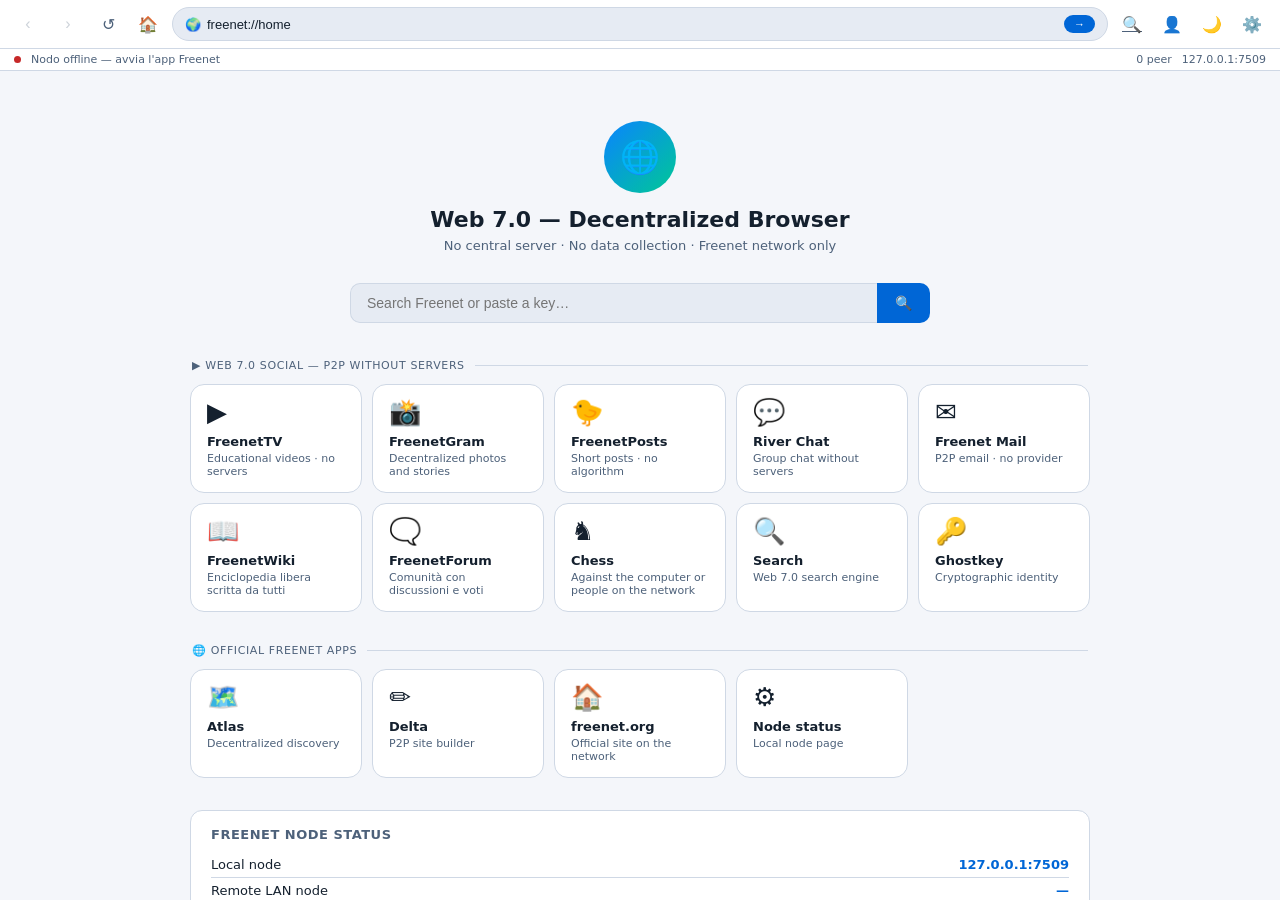
==== commit bb352051: "Versione 1.7.7: FreenetWiki, FreenetForum, Home e gesto indietro Co-Authored-By: Claude Opus 5.5 <no" ====
--- a/app/src/main/assets/index.html
+++ b/app/src/main/assets/index.html
@@ -3,7 +3,7 @@
 <head>
 <meta charset="UTF-8">
 <meta name="viewport" content="width=device-width, initial-scale=1.0">
-<title>Web Open Source⁠</title>
+<title>Web 7.0</title>
 <link rel="stylesheet" href="fn-theme.css">
 <script src="fn-api.js"></script>
 <script src="fn-ws.js"></script>
@@ -217,7 +217,7 @@
   <!-- home overlay (shown when addr=freenet://home) -->
   <div class="home-overlay" id="home-overlay">
     <div class="fn-logo">🌐</div>
-    <div class="fn-title">Web Open Source⁠ — Browser Decentralizzato</div>
+    <div class="fn-title">Web 7.0 — Browser Decentralizzato</div>
     <div class="fn-sub">Nessun server centrale · Nessuna raccolta dati · Solo rete Freenet</div>
 
     <div class="search-box" style="max-width:580px">
@@ -225,7 +225,7 @@
       <button onclick="doSearch()">🔍</button>
     </div>
 
-    <div class="sec-label">▶ Web Open Source⁠ Social — P2P senza server</div>
+    <div class="sec-label">▶ Web 7.0 Social — P2P senza server</div>
     <div class="ql-grid">
       <a class="ql" onclick="navigate('freenet://video')">
         <span class="ql-icon">▶️</span>
@@ -270,7 +270,7 @@
       <a class="ql" onclick="navigate('freenet://search')">
         <span class="ql-icon">🔍</span>
         <span class="ql-name">Cerca</span>
-        <span class="ql-desc">Motore di ricerca di Web Open Source⁠</span>
+        <span class="ql-desc">Motore di ricerca di Web 7.0</span>
       </a>
       <a class="ql" onclick="navigate('freenet://ghostkey')">
         <span class="ql-icon">🔑</span>
@@ -327,10 +327,10 @@
 // ── lingua: italiano, inglese, cinese ───────────────────────────────────────────
 const LANGS = { it: 'Italiano', en: 'English', zh: '中文' };
 const T = {
-  'Web Open Source⁠ — Browser Decentralizzato': ['Web Open Source⁠ — Decentralized Browser', 'Web Open Source⁠ — 去中心化浏览器'],
+  'Web 7.0 — Browser Decentralizzato': ['Web 7.0 — Decentralized Browser', 'Web 7.0 — 去中心化浏览器'],
   'Nessun server centrale · Nessuna raccolta dati · Solo rete Freenet': ['No central server · No data collection · Freenet network only', '没有中央服务器 · 不收集数据 · 只用 Freenet 网络'],
   'Cerca su Freenet o incolla una chiave…': ['Search Freenet or paste a key…', '搜索 Freenet 或粘贴密钥…'],
-  '▶ Web Open Source⁠ Social — P2P senza server': ['▶ Web Open Source⁠ Social — P2P without servers', '▶ Web Open Source⁠ 社交 — 无服务器点对点'],
+  '▶ Web 7.0 Social — P2P senza server': ['▶ Web 7.0 Social — P2P without servers', '▶ Web 7.0 社交 — 无服务器点对点'],
   'Video educativi · senza server': ['Educational videos · no servers', '教育视频 · 无服务器'],
   'Foto e storie decentralizzate': ['Decentralized photos and stories', '去中心化的照片和故事'],
   'Post brevi · nessun algoritmo': ['Short posts · no algorithm', '短帖子 · 没有算法'],
@@ -339,7 +339,7 @@
   'Scacchi': ['Chess', '国际象棋'],
   'Contro il computer o persone della rete': ['Against the computer or people on the network', '对战电脑或网络上的玩家'],
   'Cerca': ['Search', '搜索'],
-  'Motore di ricerca di Web Open Source⁠': ['Web Open Source⁠ search engine', 'Web Open Source⁠ 搜索引擎'],
+  'Motore di ricerca di Web 7.0': ['Web 7.0 search engine', 'Web 7.0 搜索引擎'],
   'Identità crittografica': ['Cryptographic identity', '加密身份'],
   '🌐 App Freenet ufficiali': ['🌐 Official Freenet apps', '🌐 Freenet 官方应用'],
   'Discovery decentralizzato': ['Decentralized discovery', '去中心化发现'],
@@ -596,7 +596,7 @@
   const target = resolveTarget(url);
   if (!target) {
     showMessage('🔎', 'Indirizzo non valido',
-      'Web Open Source⁠ apre solo app Freenet e chiavi di contratto, non indirizzi di Internet.',
+      'Web 7.0 apre solo app Freenet e chiavi di contratto, non indirizzi di Internet.',
       [shellLink(...HOME_LINK)]);
     return;
   }
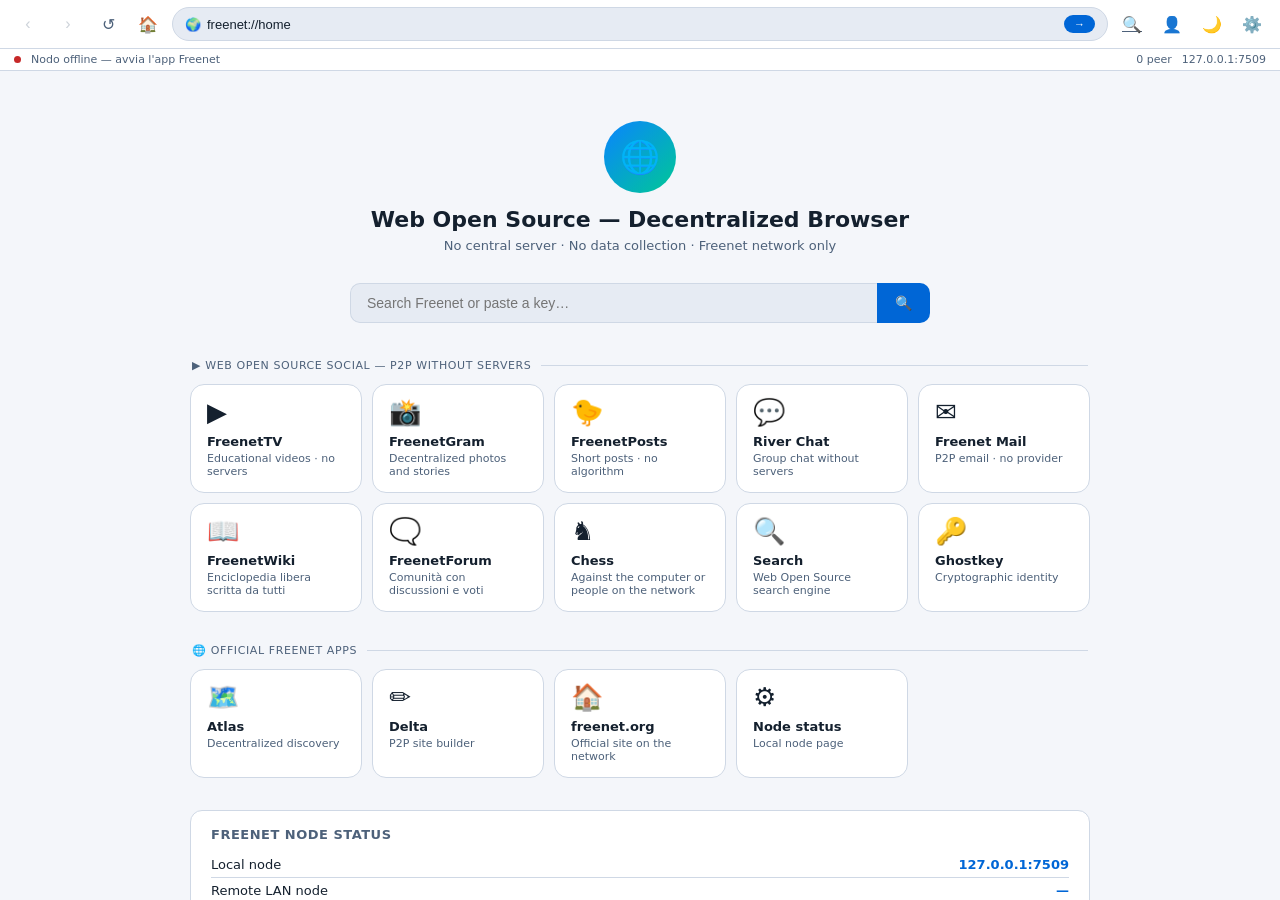
==== commit c8d66e83: "Barra: avanti, ricarica, schermata iniziale, pulsanti personalizzabili" ====
--- a/app/src/main/assets/index.html
+++ b/app/src/main/assets/index.html
@@ -3,7 +3,7 @@
 <head>
 <meta charset="UTF-8">
 <meta name="viewport" content="width=device-width, initial-scale=1.0">
-<title>Web 7.0</title>
+<title>Web Open Source⁠</title>
 <link rel="stylesheet" href="fn-theme.css">
 <script src="fn-api.js"></script>
 <script src="fn-ws.js"></script>
@@ -174,6 +174,8 @@
 .pf-top { display: flex; gap: 14px; align-items: center; margin-bottom: 10px; }
 .pf-av { width: 64px; height: 64px; border-radius: 50%; background: var(--border); display: flex; align-items: center; justify-content: center; font-size: 28px; font-weight: 700; overflow: hidden; flex-shrink: 0; }
 .pf-av img { width: 100%; height: 100%; object-fit: cover; }
+.pf-field { display: block; font-size: 13px; margin-bottom: 10px; }
+.pf-field input, .pf-field textarea { display: block; width: 100%; margin-top: 4px; padding: 9px 11px; border-radius: 10px; border: 1px solid var(--border); background: transparent; color: inherit; font: inherit; }
 .pf-bio { white-space: pre-wrap; overflow-wrap: anywhere; opacity: .85; margin-bottom: 10px; }
 </style>
 </head>
@@ -217,7 +219,7 @@
   <!-- home overlay (shown when addr=freenet://home) -->
   <div class="home-overlay" id="home-overlay">
     <div class="fn-logo">🌐</div>
-    <div class="fn-title">Web 7.0 — Browser Decentralizzato</div>
+    <div class="fn-title">Web Open Source⁠ — Browser Decentralizzato</div>
     <div class="fn-sub">Nessun server centrale · Nessuna raccolta dati · Solo rete Freenet</div>
 
     <div class="search-box" style="max-width:580px">
@@ -225,7 +227,7 @@
       <button onclick="doSearch()">🔍</button>
     </div>
 
-    <div class="sec-label">▶ Web 7.0 Social — P2P senza server</div>
+    <div class="sec-label">▶ Web Open Source⁠ Social — P2P senza server</div>
     <div class="ql-grid">
       <a class="ql" onclick="navigate('freenet://video')">
         <span class="ql-icon">▶️</span>
@@ -270,7 +272,7 @@
       <a class="ql" onclick="navigate('freenet://search')">
         <span class="ql-icon">🔍</span>
         <span class="ql-name">Cerca</span>
-        <span class="ql-desc">Motore di ricerca di Web 7.0</span>
+        <span class="ql-desc">Motore di ricerca di Web Open Source⁠</span>
       </a>
       <a class="ql" onclick="navigate('freenet://ghostkey')">
         <span class="ql-icon">🔑</span>
@@ -327,10 +329,10 @@
 // ── lingua: italiano, inglese, cinese ───────────────────────────────────────────
 const LANGS = { it: 'Italiano', en: 'English', zh: '中文' };
 const T = {
-  'Web 7.0 — Browser Decentralizzato': ['Web 7.0 — Decentralized Browser', 'Web 7.0 — 去中心化浏览器'],
+  'Web Open Source⁠ — Browser Decentralizzato': ['Web Open Source⁠ — Decentralized Browser', 'Web Open Source⁠ — 去中心化浏览器'],
   'Nessun server centrale · Nessuna raccolta dati · Solo rete Freenet': ['No central server · No data collection · Freenet network only', '没有中央服务器 · 不收集数据 · 只用 Freenet 网络'],
   'Cerca su Freenet o incolla una chiave…': ['Search Freenet or paste a key…', '搜索 Freenet 或粘贴密钥…'],
-  '▶ Web 7.0 Social — P2P senza server': ['▶ Web 7.0 Social — P2P without servers', '▶ Web 7.0 社交 — 无服务器点对点'],
+  '▶ Web Open Source⁠ Social — P2P senza server': ['▶ Web Open Source⁠ Social — P2P without servers', '▶ Web Open Source⁠ 社交 — 无服务器点对点'],
   'Video educativi · senza server': ['Educational videos · no servers', '教育视频 · 无服务器'],
   'Foto e storie decentralizzate': ['Decentralized photos and stories', '去中心化的照片和故事'],
   'Post brevi · nessun algoritmo': ['Short posts · no algorithm', '短帖子 · 没有算法'],
@@ -339,7 +341,7 @@
   'Scacchi': ['Chess', '国际象棋'],
   'Contro il computer o persone della rete': ['Against the computer or people on the network', '对战电脑或网络上的玩家'],
   'Cerca': ['Search', '搜索'],
-  'Motore di ricerca di Web 7.0': ['Web 7.0 search engine', 'Web 7.0 搜索引擎'],
+  'Motore di ricerca di Web Open Source⁠': ['Web Open Source⁠ search engine', 'Web Open Source⁠ 搜索引擎'],
   'Identità crittografica': ['Cryptographic identity', '加密身份'],
   '🌐 App Freenet ufficiali': ['🌐 Official Freenet apps', '🌐 Freenet 官方应用'],
   'Discovery decentralizzato': ['Decentralized discovery', '去中心化发现'],
@@ -394,8 +396,20 @@
       <div class="row">${Object.entries(LANGS).map(([k, name]) => `<button class="opt ${k === curLang() ? 'on' : ''}" onclick="setLang('${k}')">${name}</button>`).join('')}</div>
       <div>${tr('Tema')}</div>
       <div class="row">${[['dark', '🌙 ' + tr('Scuro')], ['light', '☀️ ' + tr('Chiaro')], ['auto', '📱 ' + tr('Automatico')]].map(([k, l]) => `<button class="opt ${FNet.store.get('theme', 'auto') === k ? 'on' : ''}" onclick="FNet.setTheme('${k}');themeIcon();openPanel('settings')">${l}</button>`).join('')}</div>
-      <div class="row"><a class="opt" href="video.html#/settings">${tr('Altre impostazioni (nome, foto, account)')}</a></div>
+      <div class="row"><button class="opt" onclick="openPanel('edit')">✏️ ${tr('Foto, nome e nickname')}</button><a class="opt" href="video.html#/settings">${tr('Account')}</a></div>
       <div class="row"><button class="opt" onclick="closePanel()">${tr('Chiudi')}</button></div></div>`;
+  } else if (kind === 'edit') {
+    const p = FNet.profile();
+    const pic = FNet.safeImage(p.avatar);
+    bg.innerHTML = `<form class="panel-box" onsubmit="event.preventDefault();saveHomeProfile(this)"><h3>✏️ ${tr('Modifica profilo')}</h3>
+      <div class="pf-top"><div class="pf-av" id="pf-pic">${pic ? `<img src="${pic}" alt="">` : '👤'}</div>
+        <label class="opt" style="cursor:pointer">📷 ${tr('Cambia foto')}<input type="file" name="avatar" accept="image/*" hidden onchange="previewAvatar(this)"></label>
+        ${pic ? `<button type="button" class="opt" onclick="this.form.dataset.nopic=1;document.getElementById('pf-pic').textContent='👤'">${tr('Togli')}</button>` : ''}</div>
+      <label class="pf-field">${tr('Nome')}<input name="name" maxlength="40" value="${esc(p.name || '')}" placeholder="${tr('Come ti vedono gli altri')}"></label>
+      <label class="pf-field">${tr('Nickname')}<input name="nick" maxlength="24" value="${esc(p.nick || '')}" placeholder="@nickname" pattern="@?[A-Za-z0-9_.]{2,24}"></label>
+      <label class="pf-field">${tr('Descrizione')}<textarea name="bio" maxlength="500" rows="3">${esc(p.bio || '')}</textarea></label>
+      <div id="pf-state" style="font-size:13px;opacity:.75"></div>
+      <div class="row"><button class="opt on">${tr('Salva')}</button><button type="button" class="opt" onclick="openPanel('profile')">${tr('Annulla')}</button></div></form>`;
   } else {
     const id = await FNet.identity();
     const p = FNet.profile();
@@ -403,13 +417,34 @@
     const pic = FNet.safeImage(p.avatar);
     bg.innerHTML = `<div class="panel-box"><h3>👤 ${tr('Profilo')}</h3>
       <div class="pf-top"><div class="pf-av">${pic ? `<img src="${pic}" alt="">` : esc(name[0].toUpperCase())}</div>
-        <div><b style="font-size:18px;overflow-wrap:anywhere">${esc(name)}</b><div style="opacity:.7;font-size:12px">${tr('Codice identità')}: ${esc(id.tag.slice(0, 12))}</div></div></div>
+        <div><b style="font-size:18px;overflow-wrap:anywhere">${esc(name)}</b>${p.nick ? `<div style="opacity:.8">@${esc(p.nick)}</div>` : ''}<div style="opacity:.7;font-size:12px">${tr('Codice identità')}: ${esc(id.tag.slice(0, 12))}</div></div></div>
       <div class="pf-bio">${esc(p.bio || tr('Nessuna descrizione: aggiungila in Modifica profilo.'))}</div>
-      <div class="row"><a class="opt" href="video.html#/settings">✏️ ${tr('Modifica profilo')}</a></div>
+      <div class="row"><button class="opt" onclick="openPanel('edit')">✏️ ${tr('Modifica profilo')}</button></div>
       <div class="row"><a class="opt" href="video.html#/studio">▶️ ${tr('I miei video')}</a><a class="opt" href="photos.html#/me">📸 ${tr('Le mie foto')}</a><a class="opt" href="posts.html#/me">🐤 ${tr('I miei post')}</a></div>
       <div class="row"><button class="opt" onclick="closePanel()">${tr('Chiudi')}</button></div></div>`;
   }
   document.body.append(bg);
+}
+async function previewAvatar(input) {
+  if (!input.files[0]) return;
+  const url = await FNet.smallImage(input.files[0], 96, 0.6);
+  input.form.dataset.pic = url;
+  delete input.form.dataset.nopic;
+  document.getElementById('pf-pic').innerHTML = `<img src="${url}" alt="">`;
+}
+async function saveHomeProfile(form) {
+  const state = document.getElementById('pf-state');
+  const p = { ...FNet.profile(), name: form.name.value.trim().slice(0, 40), nick: form.nick.value.trim().replace(/^@/, '').slice(0, 24), bio: form.bio.value.trim().slice(0, 500) };
+  if (form.dataset.pic) p.avatar = form.dataset.pic;
+  if (form.dataset.nopic) p.avatar = '';
+  state.textContent = tr('Salvo sulla rete…');
+  try {
+    await FNet.saveProfile(p);
+    openPanel('profile');
+  } catch (e) {
+    // Il profilo resta salvato qui e parte con la prossima pubblicazione.
+    state.textContent = tr('Salvato su questo dispositivo') + ' · ' + e.message;
+  }
 }
 function themeIcon() { const b = document.getElementById('theme-btn'); if (b) b.textContent = document.documentElement.dataset.theme === 'dark' ? '☀️' : '🌙'; }
 addEventListener('DOMContentLoaded', () => { applyLang(); themeIcon(); });
@@ -596,7 +631,7 @@
   const target = resolveTarget(url);
   if (!target) {
     showMessage('🔎', 'Indirizzo non valido',
-      'Web 7.0 apre solo app Freenet e chiavi di contratto, non indirizzi di Internet.',
+      'Web Open Source⁠ apre solo app Freenet e chiavi di contratto, non indirizzi di Internet.',
       [shellLink(...HOME_LINK)]);
     return;
   }
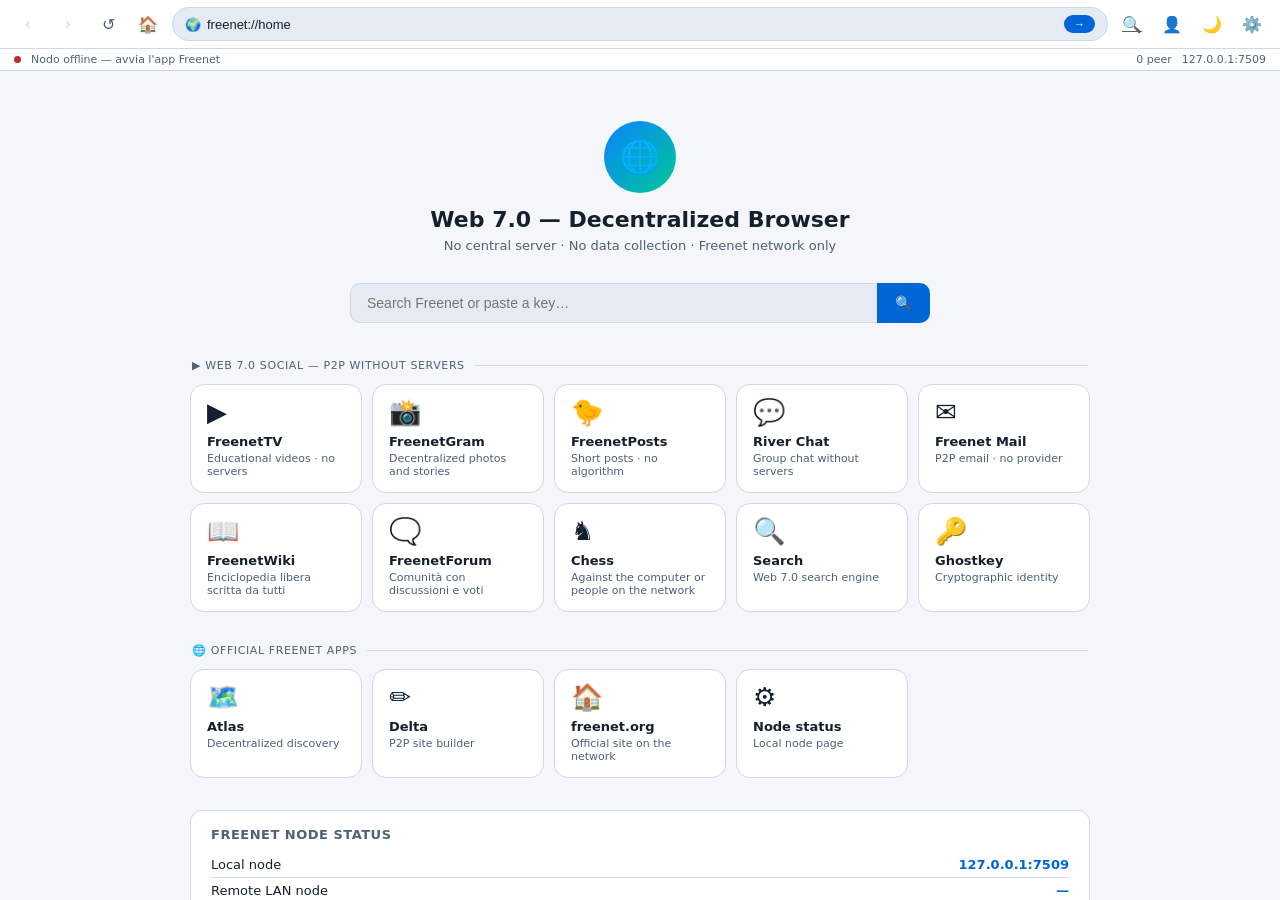
==== commit 2fa7da7e: "Barra: avanti, ricarica, schermata iniziale, pulsanti personalizzabili Co-Authored-By: Claude Opus 5" ====
--- a/app/src/main/assets/index.html
+++ b/app/src/main/assets/index.html
@@ -3,7 +3,7 @@
 <head>
 <meta charset="UTF-8">
 <meta name="viewport" content="width=device-width, initial-scale=1.0">
-<title>Web Open Source⁠</title>
+<title>Web 7.0</title>
 <link rel="stylesheet" href="fn-theme.css">
 <script src="fn-api.js"></script>
 <script src="fn-ws.js"></script>
@@ -219,7 +219,7 @@
   <!-- home overlay (shown when addr=freenet://home) -->
   <div class="home-overlay" id="home-overlay">
     <div class="fn-logo">🌐</div>
-    <div class="fn-title">Web Open Source⁠ — Browser Decentralizzato</div>
+    <div class="fn-title">Web 7.0 — Browser Decentralizzato</div>
     <div class="fn-sub">Nessun server centrale · Nessuna raccolta dati · Solo rete Freenet</div>
 
     <div class="search-box" style="max-width:580px">
@@ -227,7 +227,7 @@
       <button onclick="doSearch()">🔍</button>
     </div>
 
-    <div class="sec-label">▶ Web Open Source⁠ Social — P2P senza server</div>
+    <div class="sec-label">▶ Web 7.0 Social — P2P senza server</div>
     <div class="ql-grid">
       <a class="ql" onclick="navigate('freenet://video')">
         <span class="ql-icon">▶️</span>
@@ -272,7 +272,7 @@
       <a class="ql" onclick="navigate('freenet://search')">
         <span class="ql-icon">🔍</span>
         <span class="ql-name">Cerca</span>
-        <span class="ql-desc">Motore di ricerca di Web Open Source⁠</span>
+        <span class="ql-desc">Motore di ricerca di Web 7.0</span>
       </a>
       <a class="ql" onclick="navigate('freenet://ghostkey')">
         <span class="ql-icon">🔑</span>
@@ -329,10 +329,10 @@
 // ── lingua: italiano, inglese, cinese ───────────────────────────────────────────
 const LANGS = { it: 'Italiano', en: 'English', zh: '中文' };
 const T = {
-  'Web Open Source⁠ — Browser Decentralizzato': ['Web Open Source⁠ — Decentralized Browser', 'Web Open Source⁠ — 去中心化浏览器'],
+  'Web 7.0 — Browser Decentralizzato': ['Web 7.0 — Decentralized Browser', 'Web 7.0 — 去中心化浏览器'],
   'Nessun server centrale · Nessuna raccolta dati · Solo rete Freenet': ['No central server · No data collection · Freenet network only', '没有中央服务器 · 不收集数据 · 只用 Freenet 网络'],
   'Cerca su Freenet o incolla una chiave…': ['Search Freenet or paste a key…', '搜索 Freenet 或粘贴密钥…'],
-  '▶ Web Open Source⁠ Social — P2P senza server': ['▶ Web Open Source⁠ Social — P2P without servers', '▶ Web Open Source⁠ 社交 — 无服务器点对点'],
+  '▶ Web 7.0 Social — P2P senza server': ['▶ Web 7.0 Social — P2P without servers', '▶ Web 7.0 社交 — 无服务器点对点'],
   'Video educativi · senza server': ['Educational videos · no servers', '教育视频 · 无服务器'],
   'Foto e storie decentralizzate': ['Decentralized photos and stories', '去中心化的照片和故事'],
   'Post brevi · nessun algoritmo': ['Short posts · no algorithm', '短帖子 · 没有算法'],
@@ -341,7 +341,7 @@
   'Scacchi': ['Chess', '国际象棋'],
   'Contro il computer o persone della rete': ['Against the computer or people on the network', '对战电脑或网络上的玩家'],
   'Cerca': ['Search', '搜索'],
-  'Motore di ricerca di Web Open Source⁠': ['Web Open Source⁠ search engine', 'Web Open Source⁠ 搜索引擎'],
+  'Motore di ricerca di Web 7.0': ['Web 7.0 search engine', 'Web 7.0 搜索引擎'],
   'Identità crittografica': ['Cryptographic identity', '加密身份'],
   '🌐 App Freenet ufficiali': ['🌐 Official Freenet apps', '🌐 Freenet 官方应用'],
   'Discovery decentralizzato': ['Decentralized discovery', '去中心化发现'],
@@ -631,7 +631,7 @@
   const target = resolveTarget(url);
   if (!target) {
     showMessage('🔎', 'Indirizzo non valido',
-      'Web Open Source⁠ apre solo app Freenet e chiavi di contratto, non indirizzi di Internet.',
+      'Web 7.0 apre solo app Freenet e chiavi di contratto, non indirizzi di Internet.',
       [shellLink(...HOME_LINK)]);
     return;
   }
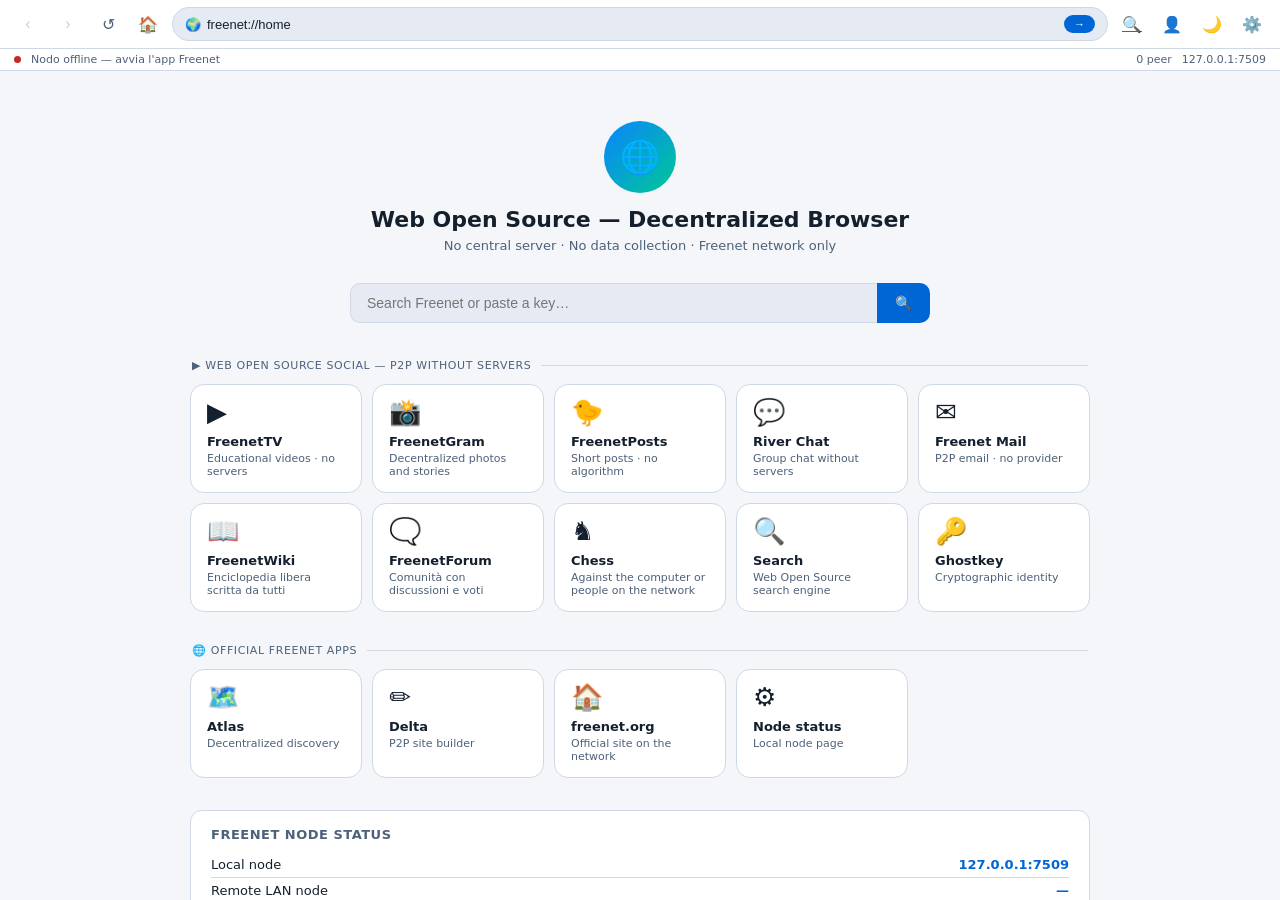
==== commit 693f296d: "Pagine aggiornate: cronologia protetta" ====
--- a/app/src/main/assets/index.html
+++ b/app/src/main/assets/index.html
@@ -3,7 +3,7 @@
 <head>
 <meta charset="UTF-8">
 <meta name="viewport" content="width=device-width, initial-scale=1.0">
-<title>Web 7.0</title>
+<title>Web Open Source⁠</title>
 <link rel="stylesheet" href="fn-theme.css">
 <script src="fn-api.js"></script>
 <script src="fn-ws.js"></script>
@@ -219,7 +219,7 @@
   <!-- home overlay (shown when addr=freenet://home) -->
   <div class="home-overlay" id="home-overlay">
     <div class="fn-logo">🌐</div>
-    <div class="fn-title">Web 7.0 — Browser Decentralizzato</div>
+    <div class="fn-title">Web Open Source⁠ — Browser Decentralizzato</div>
     <div class="fn-sub">Nessun server centrale · Nessuna raccolta dati · Solo rete Freenet</div>
 
     <div class="search-box" style="max-width:580px">
@@ -227,7 +227,7 @@
       <button onclick="doSearch()">🔍</button>
     </div>
 
-    <div class="sec-label">▶ Web 7.0 Social — P2P senza server</div>
+    <div class="sec-label">▶ Web Open Source⁠ Social — P2P senza server</div>
     <div class="ql-grid">
       <a class="ql" onclick="navigate('freenet://video')">
         <span class="ql-icon">▶️</span>
@@ -272,7 +272,7 @@
       <a class="ql" onclick="navigate('freenet://search')">
         <span class="ql-icon">🔍</span>
         <span class="ql-name">Cerca</span>
-        <span class="ql-desc">Motore di ricerca di Web 7.0</span>
+        <span class="ql-desc">Motore di ricerca di Web Open Source⁠</span>
       </a>
       <a class="ql" onclick="navigate('freenet://ghostkey')">
         <span class="ql-icon">🔑</span>
@@ -329,10 +329,10 @@
 // ── lingua: italiano, inglese, cinese ───────────────────────────────────────────
 const LANGS = { it: 'Italiano', en: 'English', zh: '中文' };
 const T = {
-  'Web 7.0 — Browser Decentralizzato': ['Web 7.0 — Decentralized Browser', 'Web 7.0 — 去中心化浏览器'],
+  'Web Open Source⁠ — Browser Decentralizzato': ['Web Open Source⁠ — Decentralized Browser', 'Web Open Source⁠ — 去中心化浏览器'],
   'Nessun server centrale · Nessuna raccolta dati · Solo rete Freenet': ['No central server · No data collection · Freenet network only', '没有中央服务器 · 不收集数据 · 只用 Freenet 网络'],
   'Cerca su Freenet o incolla una chiave…': ['Search Freenet or paste a key…', '搜索 Freenet 或粘贴密钥…'],
-  '▶ Web 7.0 Social — P2P senza server': ['▶ Web 7.0 Social — P2P without servers', '▶ Web 7.0 社交 — 无服务器点对点'],
+  '▶ Web Open Source⁠ Social — P2P senza server': ['▶ Web Open Source⁠ Social — P2P without servers', '▶ Web Open Source⁠ 社交 — 无服务器点对点'],
   'Video educativi · senza server': ['Educational videos · no servers', '教育视频 · 无服务器'],
   'Foto e storie decentralizzate': ['Decentralized photos and stories', '去中心化的照片和故事'],
   'Post brevi · nessun algoritmo': ['Short posts · no algorithm', '短帖子 · 没有算法'],
@@ -341,7 +341,7 @@
   'Scacchi': ['Chess', '国际象棋'],
   'Contro il computer o persone della rete': ['Against the computer or people on the network', '对战电脑或网络上的玩家'],
   'Cerca': ['Search', '搜索'],
-  'Motore di ricerca di Web 7.0': ['Web 7.0 search engine', 'Web 7.0 搜索引擎'],
+  'Motore di ricerca di Web Open Source⁠': ['Web Open Source⁠ search engine', 'Web Open Source⁠ 搜索引擎'],
   'Identità crittografica': ['Cryptographic identity', '加密身份'],
   '🌐 App Freenet ufficiali': ['🌐 Official Freenet apps', '🌐 Freenet 官方应用'],
   'Discovery decentralizzato': ['Decentralized discovery', '去中心化发现'],
@@ -545,6 +545,7 @@
 
 // ── navigation ────────────────────────────────────────────────────────────────
 let history_ = ['freenet://home'], histIdx = 0;
+let pushed = true;
 
 function updateNavUI(url) {
   document.getElementById('btn-back').disabled  = histIdx <= 0;
@@ -561,14 +562,14 @@
   url = url || document.getElementById('addr').value.trim();
   if (!url) return;
   histIdx++; history_.splice(histIdx); history_.push(url);
-  history.pushState({ w70: histIdx }, '');
+  try { history.pushState({ w70: histIdx }, ''); pushed = true; } catch { pushed = false; }
   archiveSite(url, url);
   updateNavUI(url);
   loadUrl(url);
 }
 // Ogni pagina aperta è anche un passo della cronologia del browser: il gesto indietro
 // del telefono (anche quello dei Samsung) torna alla pagina prima, come il pulsante ‹.
-function goBack()    { if (histIdx > 0) history.back(); }
+function goBack()    { if (histIdx <= 0) return; if (pushed) history.back(); else { const url = history_[--histIdx]; updateNavUI(url); loadUrl(url); } }
 function goHome()    { navigate('freenet://home'); }
 addEventListener('popstate', e => {
   const i = e.state && typeof e.state.w70 === 'number' ? e.state.w70 : 0;
@@ -577,8 +578,9 @@
   updateNavUI(history_[i]);
   loadUrl(history_[i]);
 });
-history.replaceState({ w70: 0 }, '');
-function goForward() { if (histIdx < history_.length-1) history.forward(); }
+// Dentro Freenet la pagina può non avere il permesso: allora resta solo il pulsante ‹.
+try { history.replaceState({ w70: 0 }, ''); } catch {}
+function goForward() { if (histIdx >= history_.length-1) return; if (pushed) history.forward(); else { const url = history_[++histIdx]; updateNavUI(url); loadUrl(url); } }
 function reload()    { loadUrl(history_[histIdx]); }
 
 const LOCAL_APPS = {
@@ -631,7 +633,7 @@
   const target = resolveTarget(url);
   if (!target) {
     showMessage('🔎', 'Indirizzo non valido',
-      'Web 7.0 apre solo app Freenet e chiavi di contratto, non indirizzi di Internet.',
+      'Web Open Source⁠ apre solo app Freenet e chiavi di contratto, non indirizzi di Internet.',
       [shellLink(...HOME_LINK)]);
     return;
   }
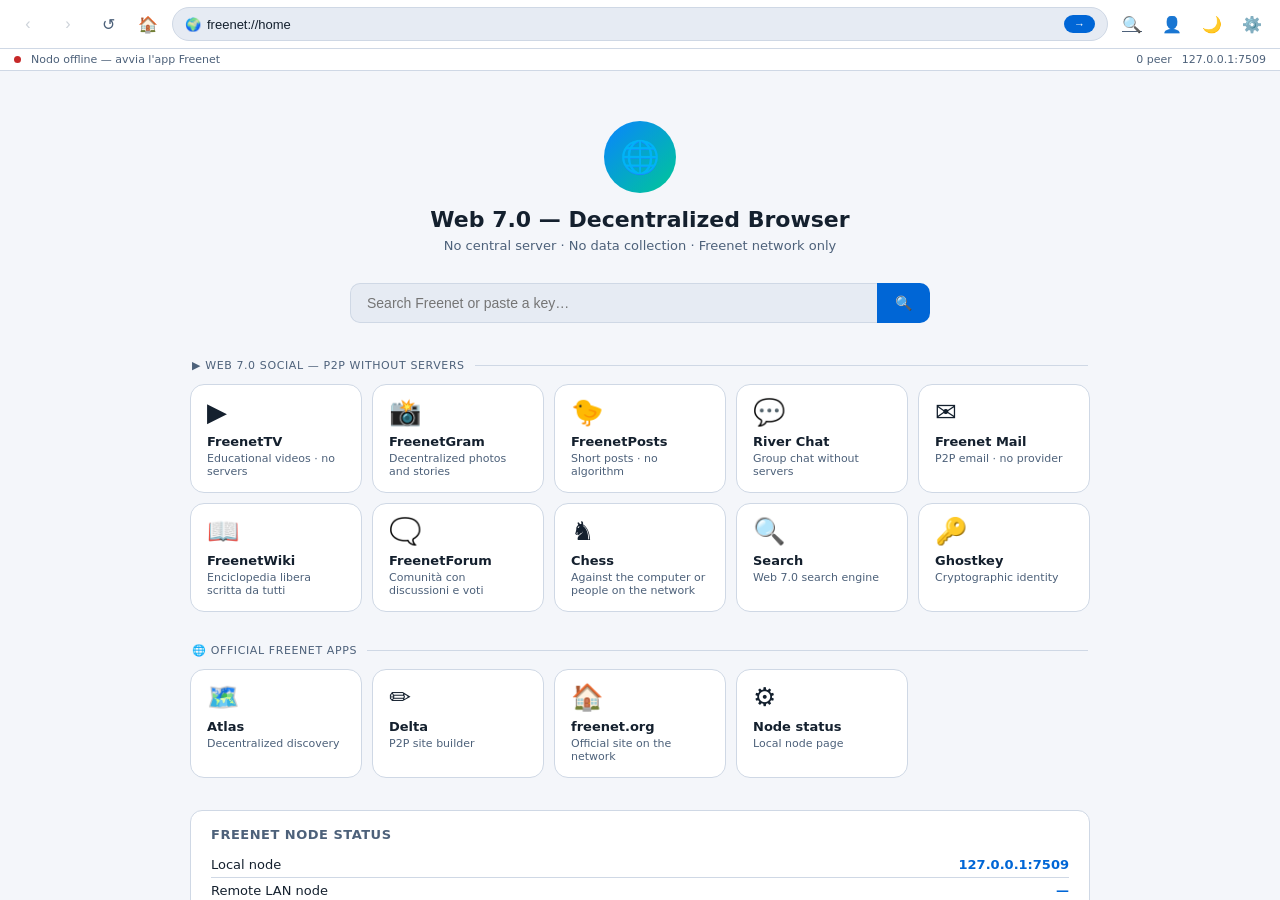
==== commit 0da069df: "Pagine aggiornate: cronologia protetta Co-Authored-By: Claude Opus 5.5 <noreply@anthropic.com>" ====
--- a/app/src/main/assets/index.html
+++ b/app/src/main/assets/index.html
@@ -3,7 +3,7 @@
 <head>
 <meta charset="UTF-8">
 <meta name="viewport" content="width=device-width, initial-scale=1.0">
-<title>Web Open Source⁠</title>
+<title>Web 7.0</title>
 <link rel="stylesheet" href="fn-theme.css">
 <script src="fn-api.js"></script>
 <script src="fn-ws.js"></script>
@@ -219,7 +219,7 @@
   <!-- home overlay (shown when addr=freenet://home) -->
   <div class="home-overlay" id="home-overlay">
     <div class="fn-logo">🌐</div>
-    <div class="fn-title">Web Open Source⁠ — Browser Decentralizzato</div>
+    <div class="fn-title">Web 7.0 — Browser Decentralizzato</div>
     <div class="fn-sub">Nessun server centrale · Nessuna raccolta dati · Solo rete Freenet</div>
 
     <div class="search-box" style="max-width:580px">
@@ -227,7 +227,7 @@
       <button onclick="doSearch()">🔍</button>
     </div>
 
-    <div class="sec-label">▶ Web Open Source⁠ Social — P2P senza server</div>
+    <div class="sec-label">▶ Web 7.0 Social — P2P senza server</div>
     <div class="ql-grid">
       <a class="ql" onclick="navigate('freenet://video')">
         <span class="ql-icon">▶️</span>
@@ -272,7 +272,7 @@
       <a class="ql" onclick="navigate('freenet://search')">
         <span class="ql-icon">🔍</span>
         <span class="ql-name">Cerca</span>
-        <span class="ql-desc">Motore di ricerca di Web Open Source⁠</span>
+        <span class="ql-desc">Motore di ricerca di Web 7.0</span>
       </a>
       <a class="ql" onclick="navigate('freenet://ghostkey')">
         <span class="ql-icon">🔑</span>
@@ -329,10 +329,10 @@
 // ── lingua: italiano, inglese, cinese ───────────────────────────────────────────
 const LANGS = { it: 'Italiano', en: 'English', zh: '中文' };
 const T = {
-  'Web Open Source⁠ — Browser Decentralizzato': ['Web Open Source⁠ — Decentralized Browser', 'Web Open Source⁠ — 去中心化浏览器'],
+  'Web 7.0 — Browser Decentralizzato': ['Web 7.0 — Decentralized Browser', 'Web 7.0 — 去中心化浏览器'],
   'Nessun server centrale · Nessuna raccolta dati · Solo rete Freenet': ['No central server · No data collection · Freenet network only', '没有中央服务器 · 不收集数据 · 只用 Freenet 网络'],
   'Cerca su Freenet o incolla una chiave…': ['Search Freenet or paste a key…', '搜索 Freenet 或粘贴密钥…'],
-  '▶ Web Open Source⁠ Social — P2P senza server': ['▶ Web Open Source⁠ Social — P2P without servers', '▶ Web Open Source⁠ 社交 — 无服务器点对点'],
+  '▶ Web 7.0 Social — P2P senza server': ['▶ Web 7.0 Social — P2P without servers', '▶ Web 7.0 社交 — 无服务器点对点'],
   'Video educativi · senza server': ['Educational videos · no servers', '教育视频 · 无服务器'],
   'Foto e storie decentralizzate': ['Decentralized photos and stories', '去中心化的照片和故事'],
   'Post brevi · nessun algoritmo': ['Short posts · no algorithm', '短帖子 · 没有算法'],
@@ -341,7 +341,7 @@
   'Scacchi': ['Chess', '国际象棋'],
   'Contro il computer o persone della rete': ['Against the computer or people on the network', '对战电脑或网络上的玩家'],
   'Cerca': ['Search', '搜索'],
-  'Motore di ricerca di Web Open Source⁠': ['Web Open Source⁠ search engine', 'Web Open Source⁠ 搜索引擎'],
+  'Motore di ricerca di Web 7.0': ['Web 7.0 search engine', 'Web 7.0 搜索引擎'],
   'Identità crittografica': ['Cryptographic identity', '加密身份'],
   '🌐 App Freenet ufficiali': ['🌐 Official Freenet apps', '🌐 Freenet 官方应用'],
   'Discovery decentralizzato': ['Decentralized discovery', '去中心化发现'],
@@ -633,7 +633,7 @@
   const target = resolveTarget(url);
   if (!target) {
     showMessage('🔎', 'Indirizzo non valido',
-      'Web Open Source⁠ apre solo app Freenet e chiavi di contratto, non indirizzi di Internet.',
+      'Web 7.0 apre solo app Freenet e chiavi di contratto, non indirizzi di Internet.',
       [shellLink(...HOME_LINK)]);
     return;
   }
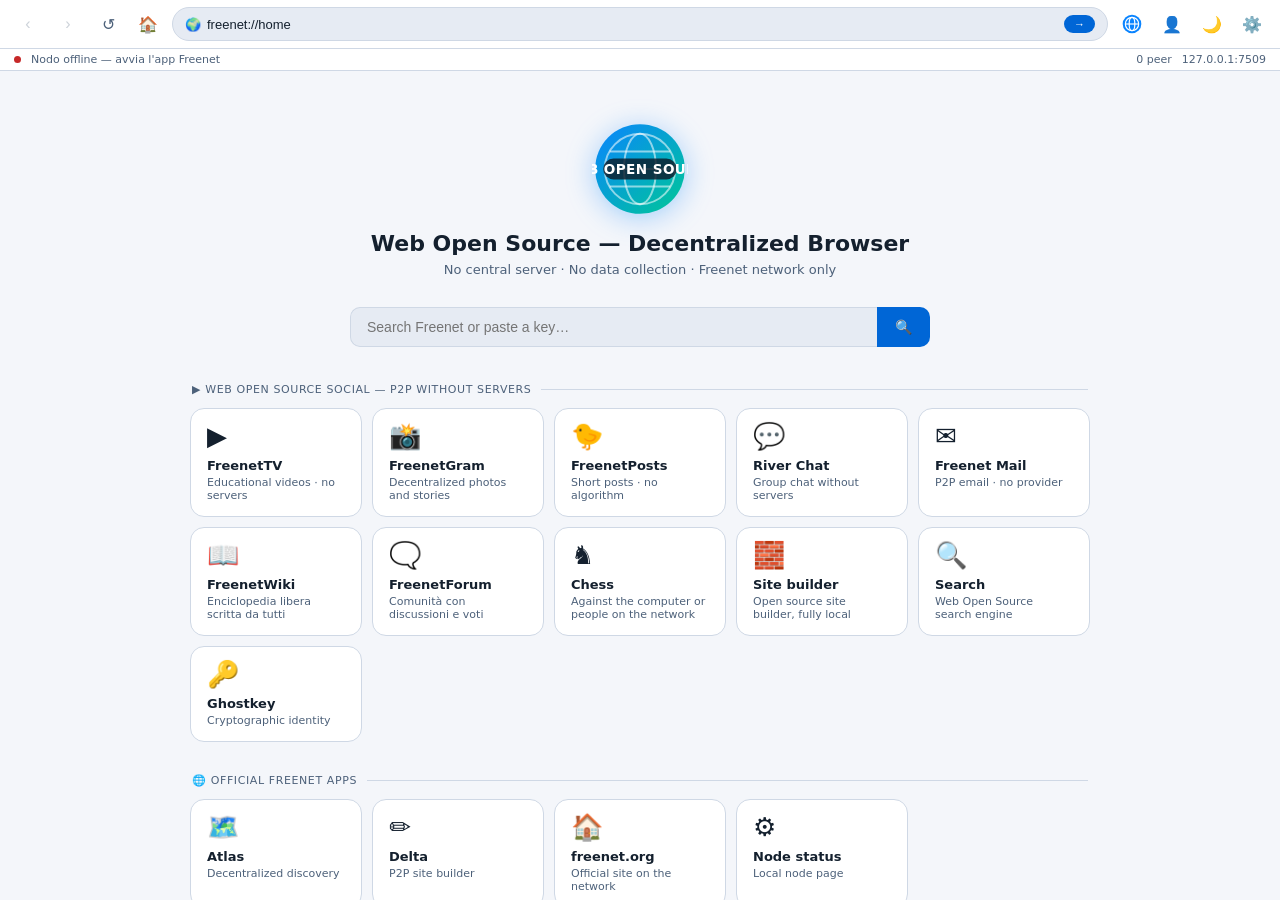
==== commit b4eba5f9: "Pagine aggiornate e Crea sito" ====
--- a/app/src/main/assets/index.html
+++ b/app/src/main/assets/index.html
@@ -3,7 +3,7 @@
 <head>
 <meta charset="UTF-8">
 <meta name="viewport" content="width=device-width, initial-scale=1.0">
-<title>Web 7.0</title>
+<title>Web Open Source⁠</title>
 <link rel="stylesheet" href="fn-theme.css">
 <script src="fn-api.js"></script>
 <script src="fn-ws.js"></script>
@@ -97,7 +97,7 @@
   display: flex; flex-direction: column; align-items: center;
   padding: 50px 20px 30px; overflow-y: auto;
 }
-.fn-logo { width: 72px; height: 72px; border-radius: 50%; background: linear-gradient(135deg,#0a84ff,#00c896); display: flex; align-items: center; justify-content: center; font-size: 32px; margin-bottom: 14px; }
+.fn-logo { width: 96px; height: 96px; margin-bottom: 14px; filter: drop-shadow(0 4px 14px rgba(10,132,255,.35)); }
 .fn-title { font-size: 22px; font-weight: 700; margin-bottom: 6px; }
 .fn-sub   { font-size: 13px; color: var(--text2); margin-bottom: 30px; text-align: center; }
 .search-box { display: flex; width: 100%; max-width: 520px; margin-bottom: 36px; }
@@ -150,7 +150,7 @@
   .node-bar-right { flex-shrink: 0; }
   .btn-accedi { padding: 5px 10px; font-size: 11px; }
   .home-overlay { padding: 24px 12px 20px; }
-  .fn-logo { width: 56px; height: 56px; font-size: 26px; }
+  .fn-logo { width: 76px; height: 76px; }
   .fn-title { font-size: 17px; }
   .fn-sub { font-size: 12px; margin-bottom: 20px; }
   .search-box { margin-bottom: 24px; }
@@ -197,7 +197,7 @@
   </div>
 
   <div class="topbar-right">
-    <a class="nav-btn" href="search.html" title="Cerca" aria-label="Cerca">🔍</a>
+    <a class="nav-btn" href="search.html" title="Cerca" aria-label="Cerca"><svg viewBox="0 0 120 120" width="20" height="20" aria-hidden="true"><circle cx="60" cy="60" r="56" fill="#0a84ff"/><g fill="none" stroke="#fff" stroke-width="7"><circle cx="60" cy="60" r="40"/><ellipse cx="60" cy="60" rx="17" ry="40"/><path d="M20 60h80"/></g></svg></a>
     <button class="nav-btn" onclick="openPanel('profile')" title="Profilo" aria-label="Profilo">👤</button>
     <button class="nav-btn" id="theme-btn" onclick="FNet.setTheme(document.documentElement.dataset.theme === 'dark' ? 'light' : 'dark');themeIcon()" title="Chiaro / scuro" aria-label="Chiaro / scuro">🌙</button>
     <button class="nav-btn" onclick="openPanel('settings')" title="Impostazioni" aria-label="Impostazioni">⚙️</button>
@@ -218,8 +218,8 @@
 <div class="browser-area" id="browser-area">
   <!-- home overlay (shown when addr=freenet://home) -->
   <div class="home-overlay" id="home-overlay">
-    <div class="fn-logo">🌐</div>
-    <div class="fn-title">Web 7.0 — Browser Decentralizzato</div>
+    <svg class="fn-logo" viewBox="0 0 120 120" role="img" aria-label="Web Open Source⁠"><defs><linearGradient id="lg" x1="0" y1="0" x2="1" y2="1"><stop offset="0" stop-color="#0a84ff"/><stop offset="1" stop-color="#00c896"/></linearGradient></defs><circle cx="60" cy="60" r="56" fill="url(#lg)"/><g fill="none" stroke="#fff" stroke-opacity=".55" stroke-width="2.5"><circle cx="60" cy="60" r="44"/><ellipse cx="60" cy="60" rx="20" ry="44"/><path d="M16 60h88M22 38h76M22 82h76"/></g><rect x="14" y="47" width="92" height="26" rx="13" fill="#0d1b2a" fill-opacity=".82"/><text x="60" y="66" text-anchor="middle" font-family="system-ui,Segoe UI,sans-serif" font-size="17" font-weight="800" fill="#fff" letter-spacing=".5">WEB OPEN SOURCE⁠</text></svg>
+    <div class="fn-title">Web Open Source⁠ — Browser Decentralizzato</div>
     <div class="fn-sub">Nessun server centrale · Nessuna raccolta dati · Solo rete Freenet</div>
 
     <div class="search-box" style="max-width:580px">
@@ -227,7 +227,7 @@
       <button onclick="doSearch()">🔍</button>
     </div>
 
-    <div class="sec-label">▶ Web 7.0 Social — P2P senza server</div>
+    <div class="sec-label">▶ Web Open Source⁠ Social — P2P senza server</div>
     <div class="ql-grid">
       <a class="ql" onclick="navigate('freenet://video')">
         <span class="ql-icon">▶️</span>
@@ -269,10 +269,15 @@
         <span class="ql-name">Scacchi</span>
         <span class="ql-desc">Contro il computer o persone della rete</span>
       </a>
+      <a class="ql" href="sito.html">
+        <span class="ql-icon">🧱</span>
+        <span class="ql-name">Crea sito</span>
+        <span class="ql-desc">Editor di siti open source, tutto locale</span>
+      </a>
       <a class="ql" onclick="navigate('freenet://search')">
         <span class="ql-icon">🔍</span>
         <span class="ql-name">Cerca</span>
-        <span class="ql-desc">Motore di ricerca di Web 7.0</span>
+        <span class="ql-desc">Motore di ricerca di Web Open Source⁠</span>
       </a>
       <a class="ql" onclick="navigate('freenet://ghostkey')">
         <span class="ql-icon">🔑</span>
@@ -329,10 +334,10 @@
 // ── lingua: italiano, inglese, cinese ───────────────────────────────────────────
 const LANGS = { it: 'Italiano', en: 'English', zh: '中文' };
 const T = {
-  'Web 7.0 — Browser Decentralizzato': ['Web 7.0 — Decentralized Browser', 'Web 7.0 — 去中心化浏览器'],
+  'Web Open Source⁠ — Browser Decentralizzato': ['Web Open Source⁠ — Decentralized Browser', 'Web Open Source⁠ — 去中心化浏览器'],
   'Nessun server centrale · Nessuna raccolta dati · Solo rete Freenet': ['No central server · No data collection · Freenet network only', '没有中央服务器 · 不收集数据 · 只用 Freenet 网络'],
   'Cerca su Freenet o incolla una chiave…': ['Search Freenet or paste a key…', '搜索 Freenet 或粘贴密钥…'],
-  '▶ Web 7.0 Social — P2P senza server': ['▶ Web 7.0 Social — P2P without servers', '▶ Web 7.0 社交 — 无服务器点对点'],
+  '▶ Web Open Source⁠ Social — P2P senza server': ['▶ Web Open Source⁠ Social — P2P without servers', '▶ Web Open Source⁠ 社交 — 无服务器点对点'],
   'Video educativi · senza server': ['Educational videos · no servers', '教育视频 · 无服务器'],
   'Foto e storie decentralizzate': ['Decentralized photos and stories', '去中心化的照片和故事'],
   'Post brevi · nessun algoritmo': ['Short posts · no algorithm', '短帖子 · 没有算法'],
@@ -341,7 +346,8 @@
   'Scacchi': ['Chess', '国际象棋'],
   'Contro il computer o persone della rete': ['Against the computer or people on the network', '对战电脑或网络上的玩家'],
   'Cerca': ['Search', '搜索'],
-  'Motore di ricerca di Web 7.0': ['Web 7.0 search engine', 'Web 7.0 搜索引擎'],
+  'Motore di ricerca di Web Open Source⁠': ['Web Open Source⁠ search engine', 'Web Open Source⁠ 搜索引擎'],
+  'Crea sito': ['Site builder', '建站'], 'Editor di siti open source, tutto locale': ['Open source site builder, fully local', '开源建站工具，完全本地'],
   'Identità crittografica': ['Cryptographic identity', '加密身份'],
   '🌐 App Freenet ufficiali': ['🌐 Official Freenet apps', '🌐 Freenet 官方应用'],
   'Discovery decentralizzato': ['Decentralized discovery', '去中心化发现'],
@@ -633,7 +639,7 @@
   const target = resolveTarget(url);
   if (!target) {
     showMessage('🔎', 'Indirizzo non valido',
-      'Web 7.0 apre solo app Freenet e chiavi di contratto, non indirizzi di Internet.',
+      'Web Open Source⁠ apre solo app Freenet e chiavi di contratto, non indirizzi di Internet.',
       [shellLink(...HOME_LINK)]);
     return;
   }
